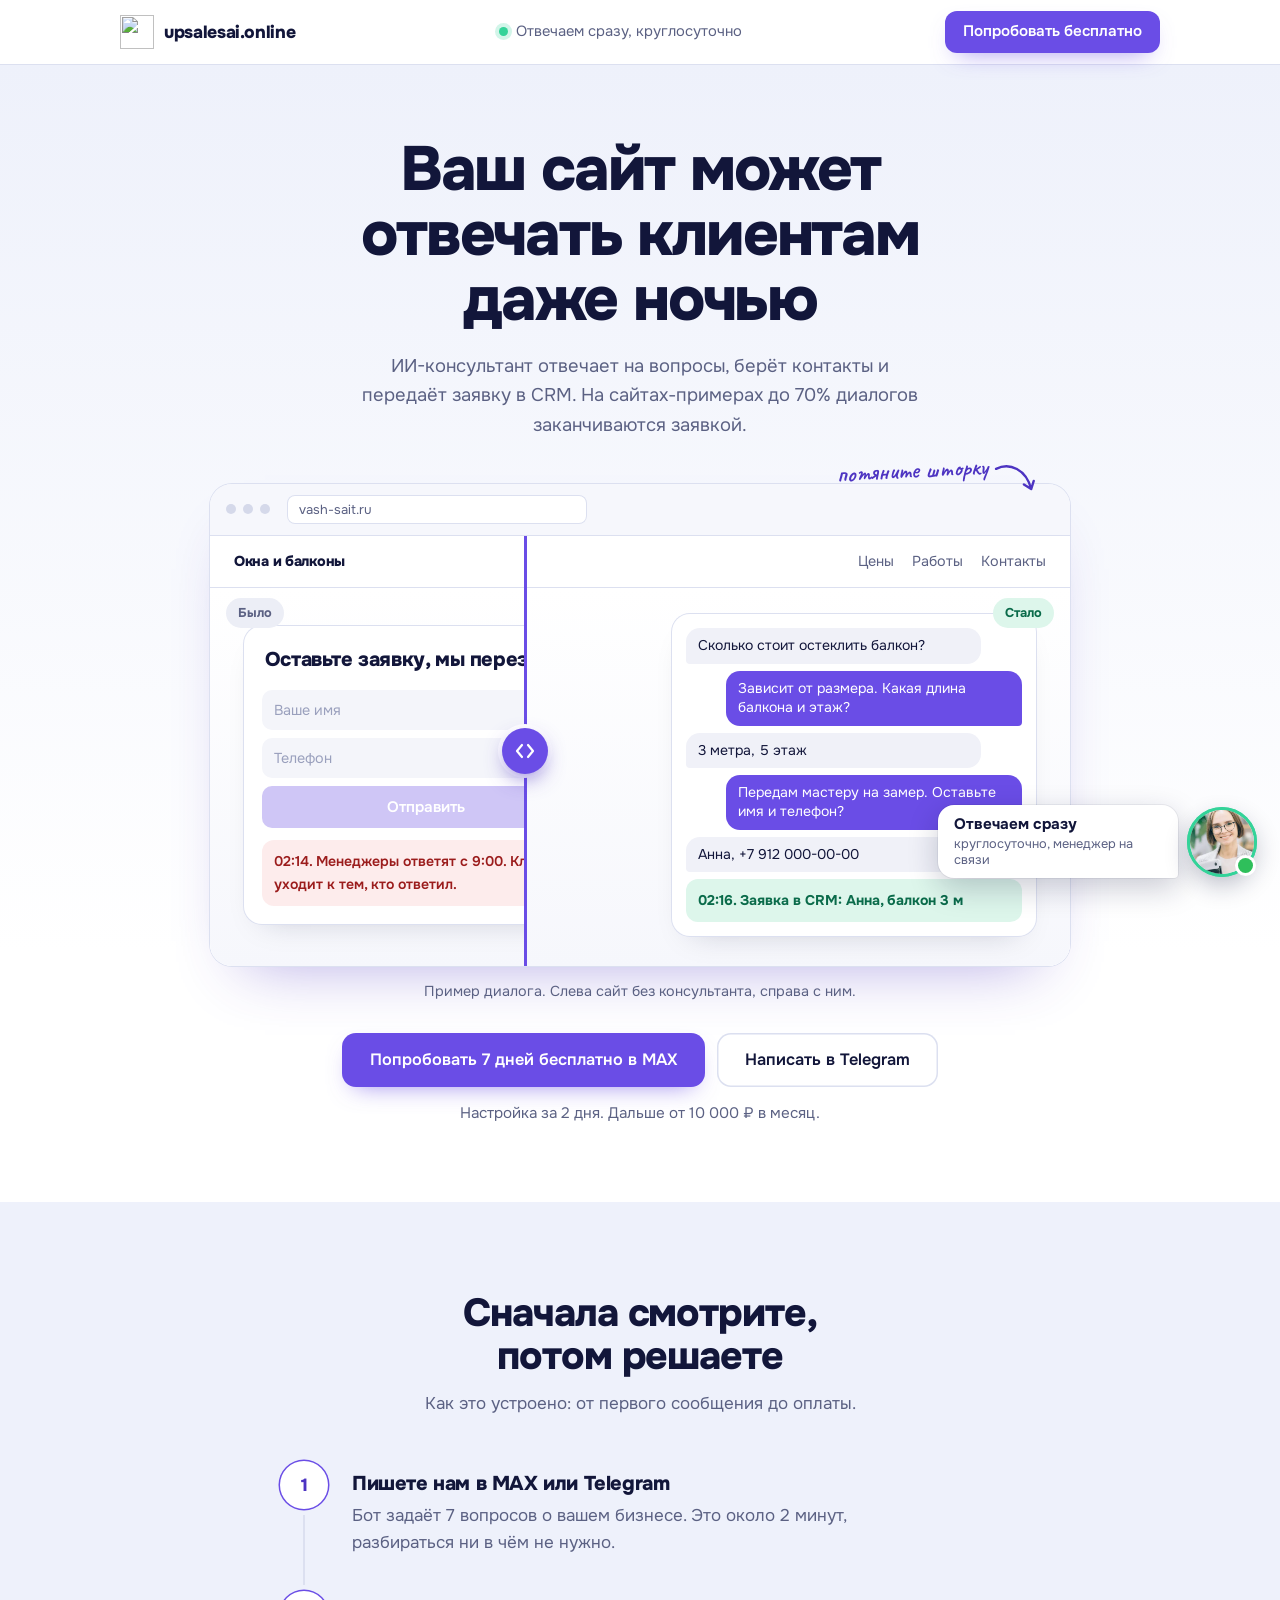
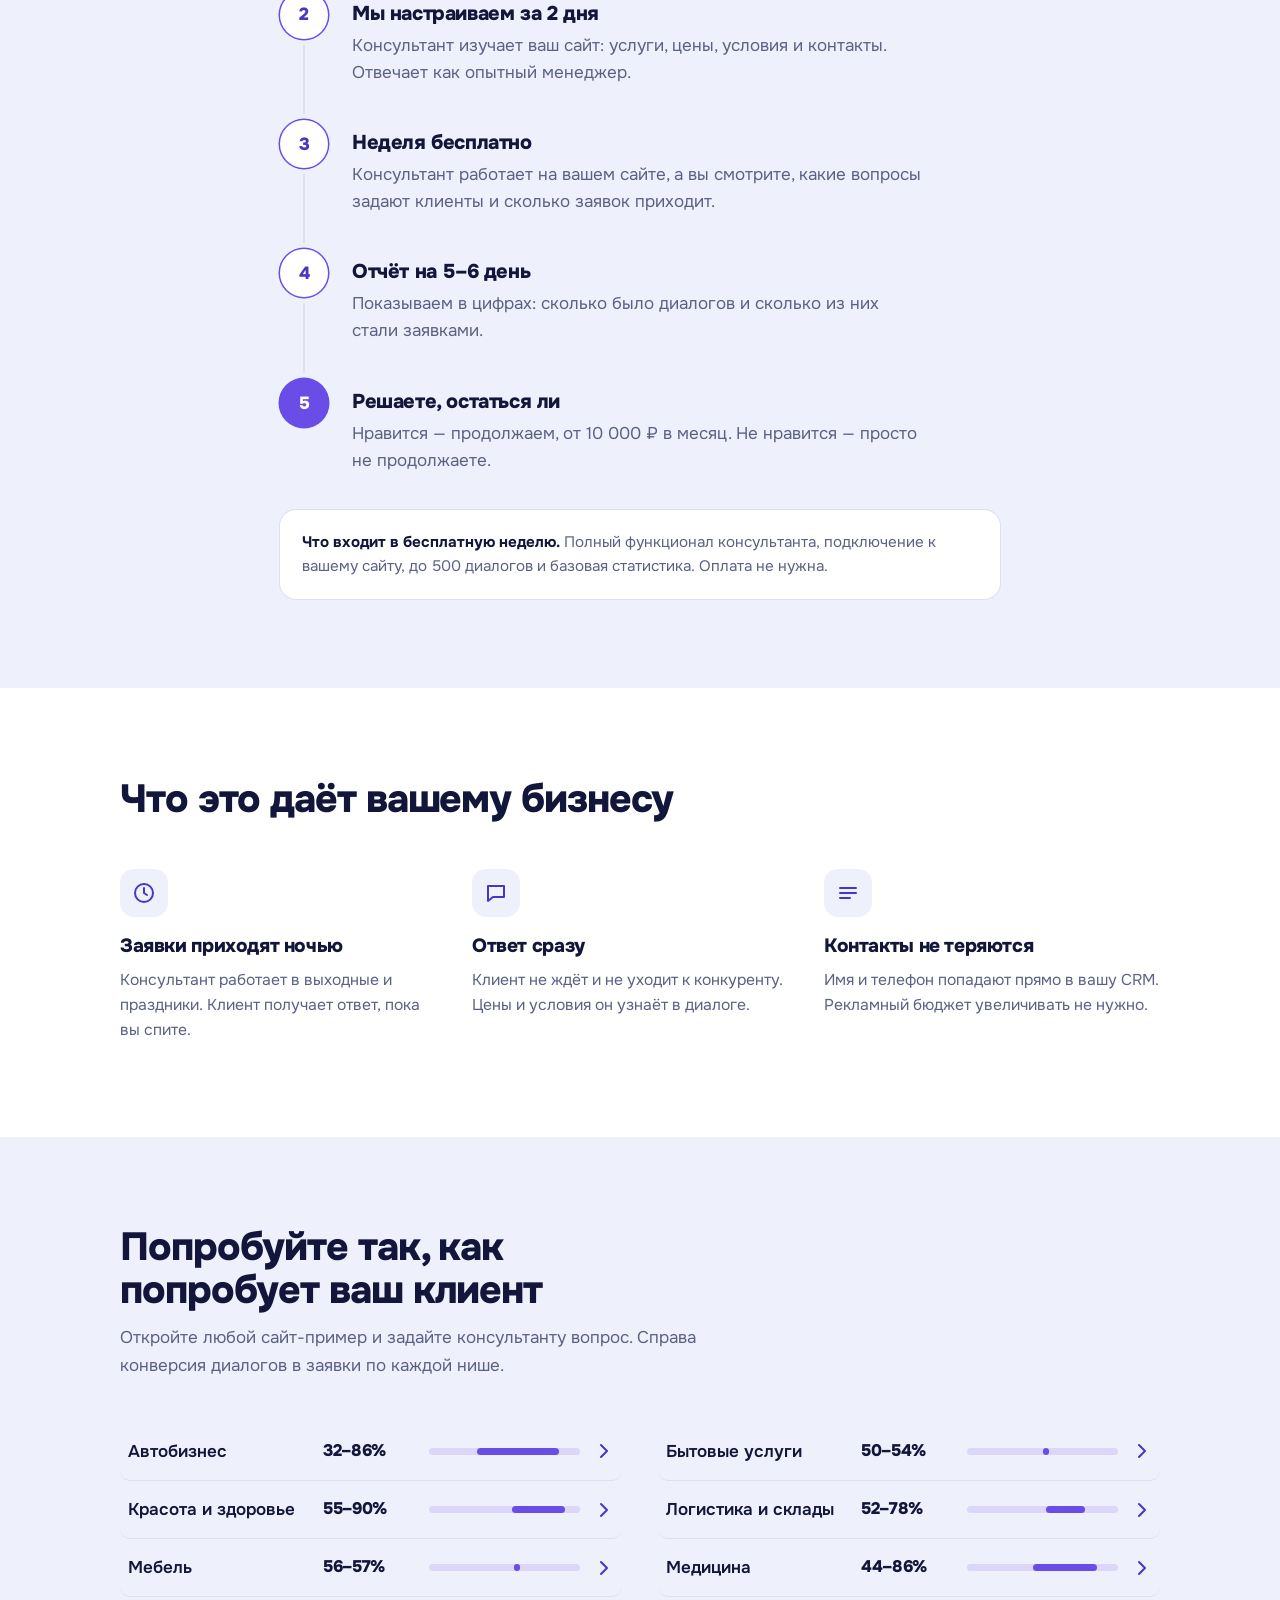
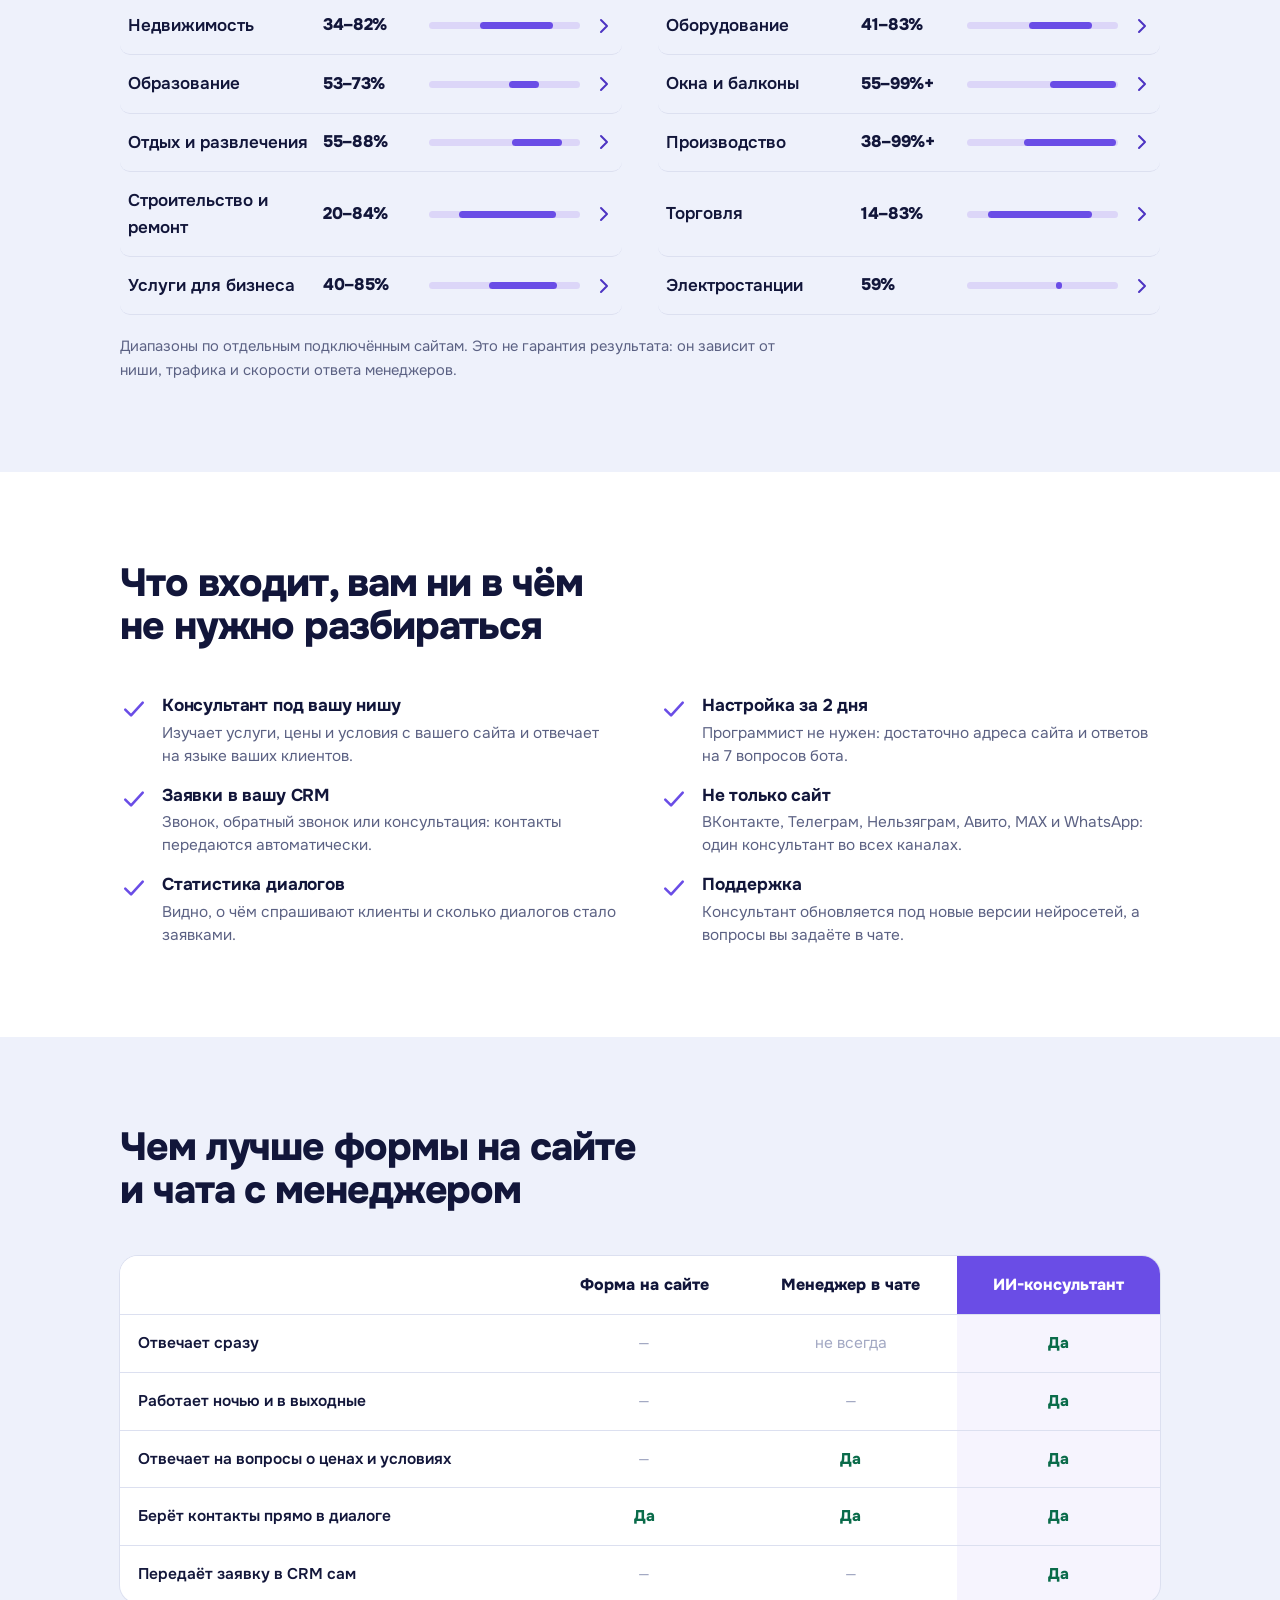
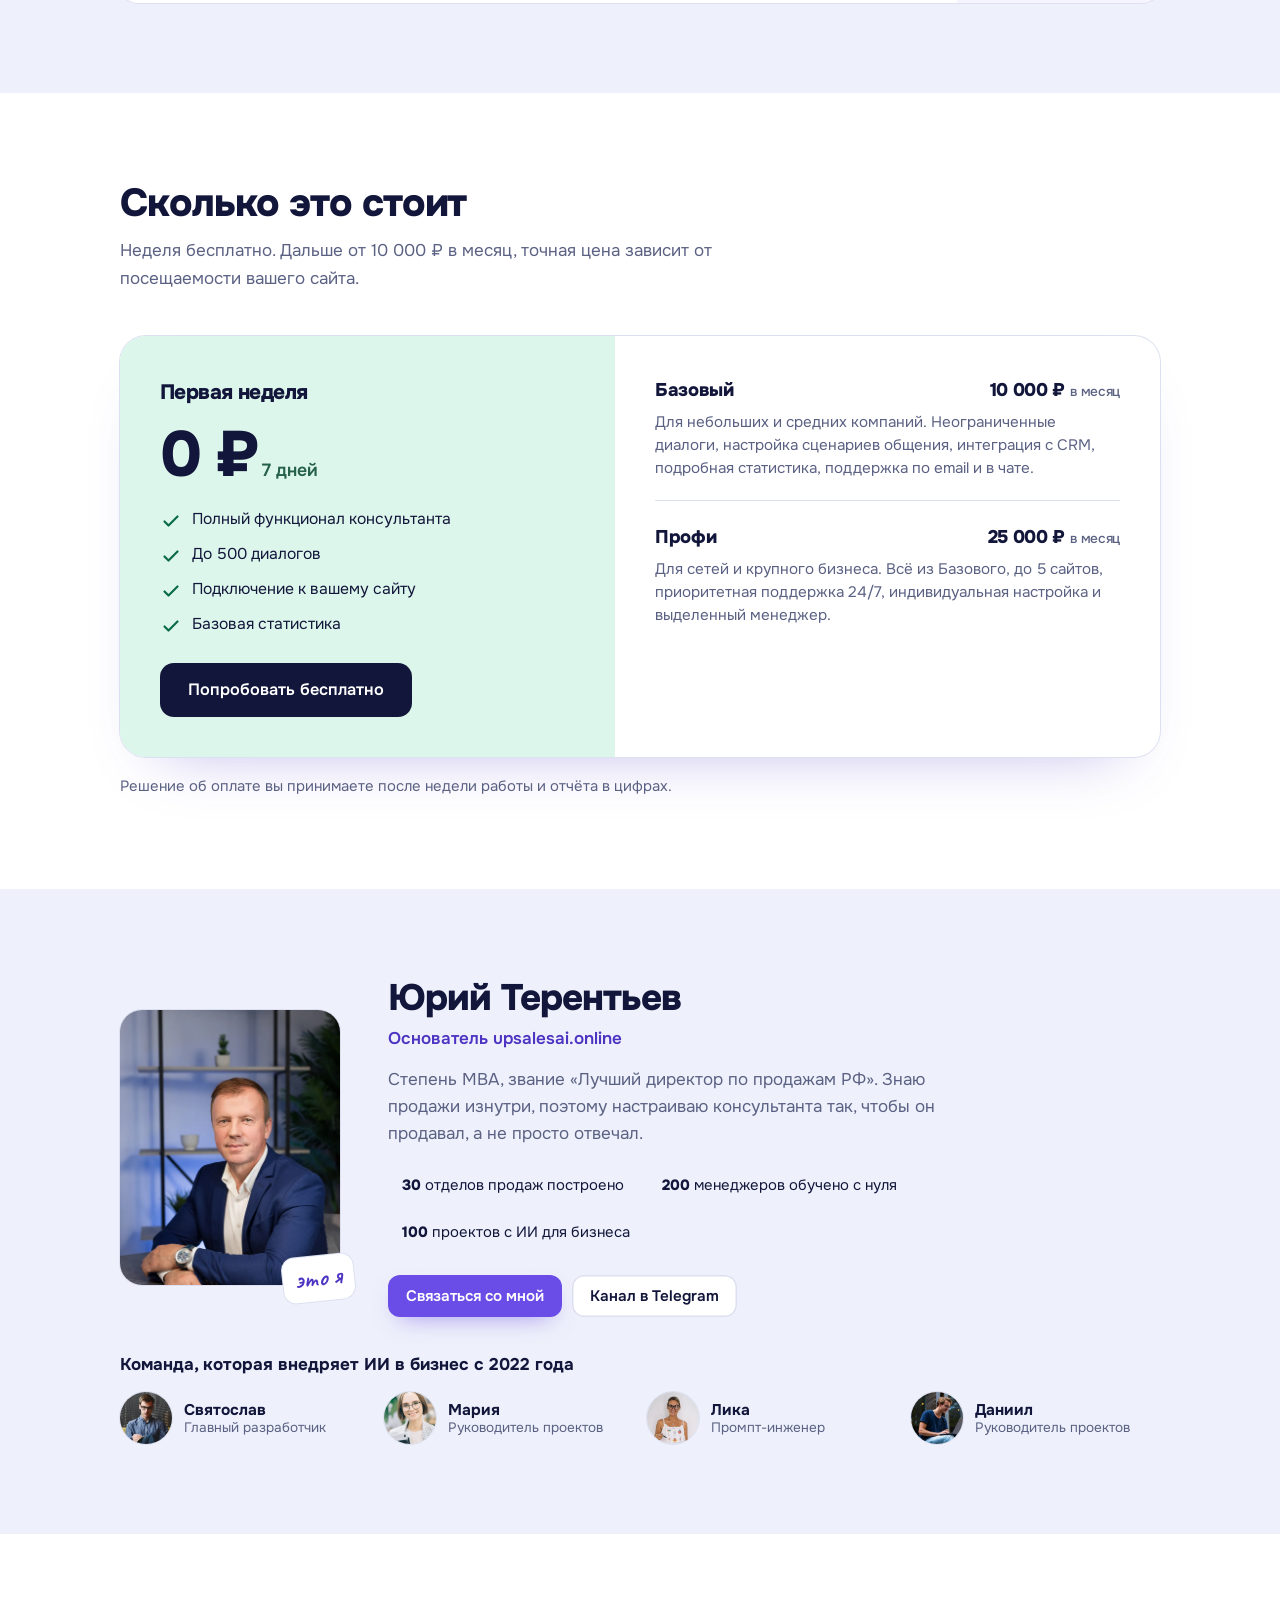
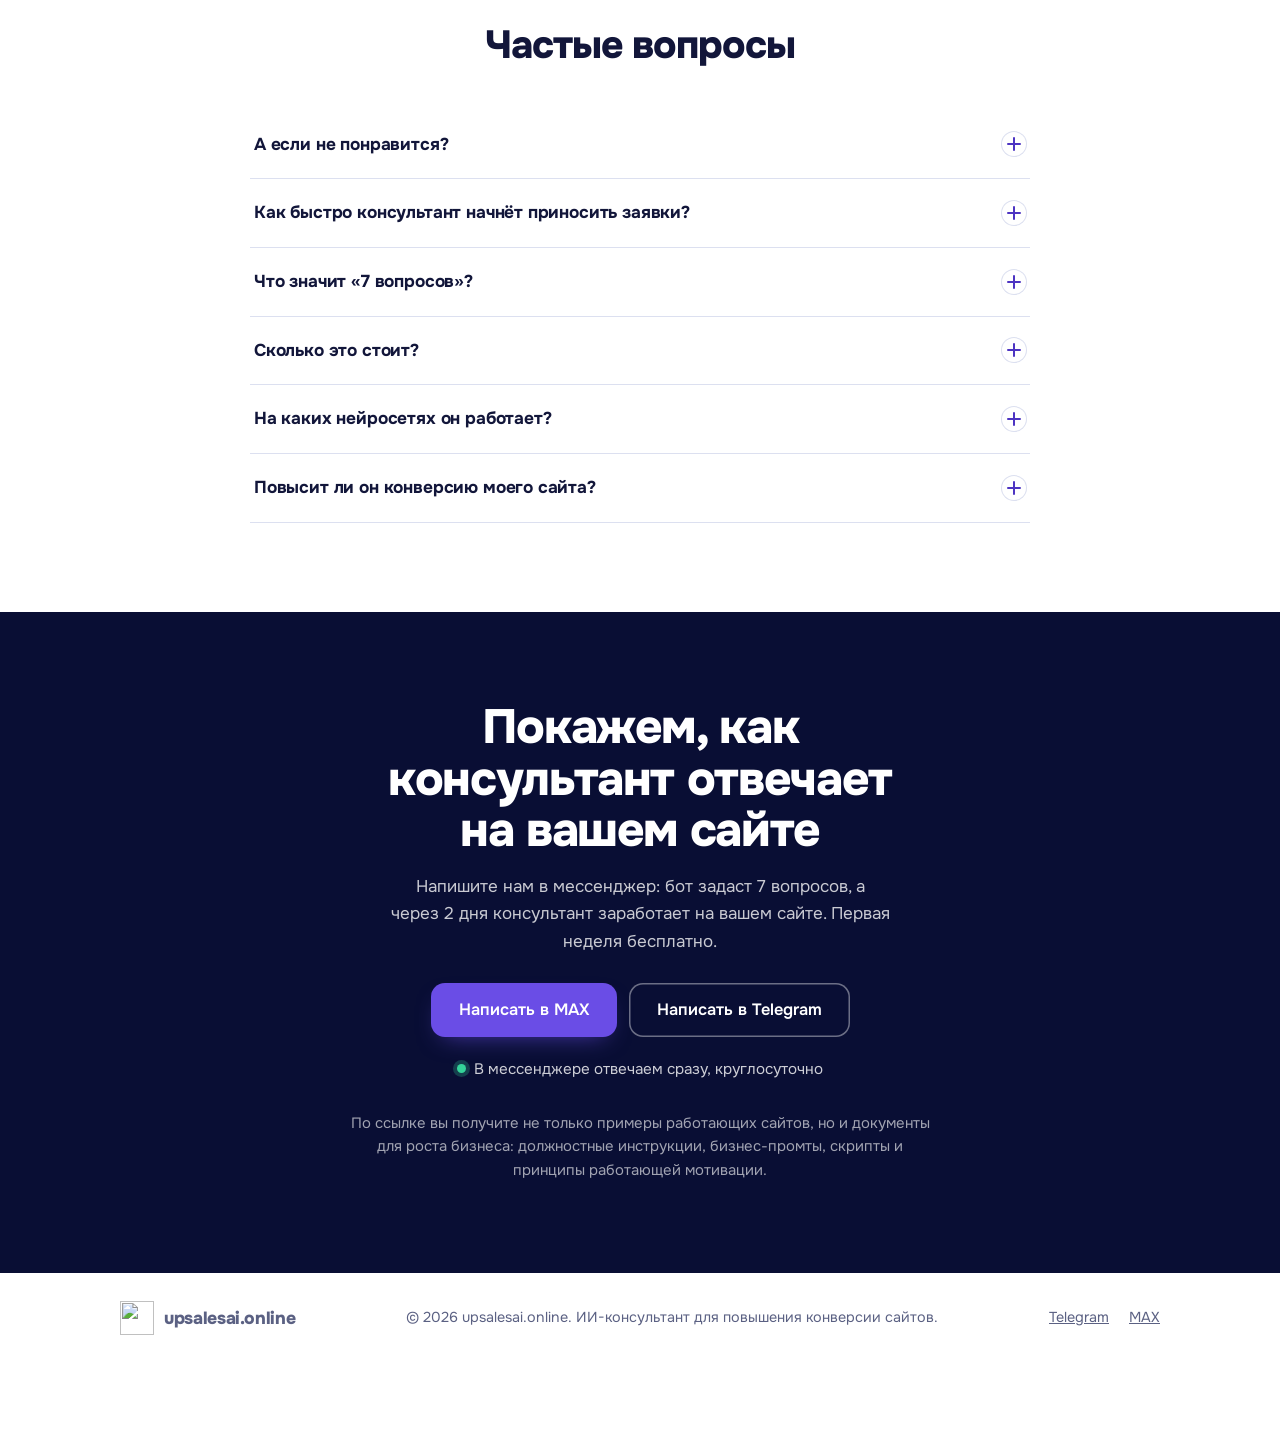
==== variants/pokazhu-like/index.html @ f6c29131 "Variant 2: pokazhu-like (before/after slider hero, 5-step client path, niches list, comparison table" ====
<!doctype html>
<html lang="ru">
<head>
<meta charset="utf-8">
<meta name="viewport" content="width=device-width, initial-scale=1">
<title>upsalesai.online — ваш сайт отвечает клиентам ночью</title>
<meta name="description" content="ИИ-консультант на вашем сайте отвечает клиентам сразу и круглосуточно, берёт контакты и передаёт заявки в CRM. Настройка за 2 дня, неделя бесплатно.">
<meta name="robots" content="noindex">
<link rel="icon" type="image/png" href="assets/logo.png">
<link rel="preconnect" href="https://fonts.googleapis.com">
<link rel="preconnect" href="https://fonts.gstatic.com" crossorigin>
<link href="https://fonts.googleapis.com/css2?family=Caveat:wght@600&family=Onest:wght@400;500;600;700;800&display=swap" rel="stylesheet">
<style>
:root {
  --white: #FFFFFF;
  --glass: #EEF1FB;
  --ink: #12163A;
  --muted: #5B6183;
  --line: #DCE0F0;
  --primary: #6A4DE6;
  --primary-deep: #4D34C2;
  --secondary: #C084FC;
  --mint: #34D399;
  --mint-ink: #0A6B4A;
  --mint-bg: #DDF6EB;
  --bad: #9B1C1C;
  --bad-bg: #FDECEC;
  --night: #090E34;
  --font: "Onest", system-ui, -apple-system, "Segoe UI", sans-serif;
  --hand: "Caveat", cursive;
  --max: 1080px;
  --gutter: 20px;
  --v-ink: var(--ink);
  --v-ink-soft: var(--muted);
  --v-surface: #fff;
  --v-accent: var(--mint);
  --v-accent-ink: #053b29;
  --v-font-text: var(--font);
  --v-shadow-color: 18 22 58;
}
*, *::before, *::after { box-sizing: border-box; }
html { scroll-behavior: smooth; scroll-padding-top: 80px; }
body { margin: 0; background: var(--white); color: var(--ink); font: 400 1.0625rem/1.6 var(--font); -webkit-font-smoothing: antialiased; }
img { max-width: 100%; display: block; }
a { color: inherit; }
h1, h2, h3, p, ul, ol { margin: 0; }
h1, h2, h3 { font-weight: 800; letter-spacing: -0.028em; text-wrap: balance; }
p { text-wrap: pretty; }
:focus-visible { outline: 3px solid var(--primary); outline-offset: 3px; border-radius: 8px; }
.wrap { width: 100%; max-width: var(--max); margin-inline: auto; padding-inline: var(--gutter); }
.hand { font-family: var(--hand); font-weight: 600; color: var(--primary-deep); }

/* кнопки */
.btn { display: inline-flex; align-items: center; justify-content: center; gap: 10px; min-height: 54px; padding: 0 28px; border-radius: 14px; border: 0; font: 600 1.02rem/1 var(--font); text-decoration: none; cursor: pointer; transition: background-color .18s, transform .18s, box-shadow .18s; white-space: nowrap; }
.btn-primary { background: var(--primary); color: #fff; box-shadow: 0 10px 24px -12px rgb(106 77 230 / .7); }
.btn-primary:hover { background: var(--primary-deep); }
.btn-ink { background: var(--ink); color: #fff; }
.btn-ink:hover { background: #000; }
.btn-line { background: #fff; color: var(--ink); box-shadow: inset 0 0 0 1.5px var(--line); }
.btn-line:hover { box-shadow: inset 0 0 0 1.5px var(--primary); }
.btn:active { transform: translateY(1px); }
.btn-sm { min-height: 42px; padding: 0 18px; font-size: .95rem; border-radius: 12px; }

/* шапка */
.top { position: sticky; top: 0; z-index: 40; background: rgb(255 255 255 / .9); backdrop-filter: blur(12px); -webkit-backdrop-filter: blur(12px); border-bottom: 1px solid var(--line); }
.top .wrap { display: flex; align-items: center; justify-content: space-between; gap: 16px; min-height: 64px; }
.logo { display: inline-flex; align-items: center; gap: 10px; text-decoration: none; font-weight: 800; letter-spacing: -0.02em; font-size: 1.1rem; }
.logo img { width: 34px; height: 34px; }
.top .reply { display: flex; align-items: center; gap: 8px; font-size: .92rem; color: var(--muted); }
.top .reply i { width: 9px; height: 9px; border-radius: 50%; background: var(--mint); box-shadow: 0 0 0 4px rgb(52 211 153 / .22); }

/* секции */
.sec { padding-block: clamp(48px, 7vw, 92px); }
.sec.glass { background: var(--glass); }
.sec-head { margin-bottom: clamp(26px, 4vw, 44px); max-width: 640px; }
.sec-head.center { margin-inline: auto; text-align: center; }
.sec-head h2 { font-size: clamp(1.65rem, 3.2vw, 2.45rem); line-height: 1.1; }
.sec-head p { margin-top: 12px; color: var(--muted); }

/* hero */
.hero { padding-block: clamp(36px, 6vw, 72px) clamp(44px, 6vw, 80px); text-align: center; background: linear-gradient(180deg, var(--glass) 0%, #fff 78%); }
.hero h1 { font-size: clamp(2.2rem, 5.6vw, 3.9rem); line-height: 1.04; letter-spacing: -0.035em; max-width: 15ch; margin-inline: auto; }
.hero .lead { margin: 20px auto 0; max-width: 52ch; font-size: 1.15rem; color: var(--muted); }

/* шторка «было / стало» */
.ba-wrap { max-width: 860px; margin: clamp(28px, 4vw, 44px) auto 0; position: relative; }
.ba-hint { position: absolute; right: 4%; top: -34px; font-size: 1.5rem; display: flex; align-items: flex-end; gap: 4px; transform: rotate(-3deg); pointer-events: none; }
.ba-hint svg { color: var(--primary-deep); margin-bottom: -12px; }
.ba { --pos: 50%; border-radius: 22px; background: #fff; box-shadow: 0 0 0 1px var(--line), 0 30px 60px -34px rgb(77 52 194 / .45); overflow: hidden; text-align: left; }
.ba-bar { display: flex; align-items: center; gap: 7px; padding: 11px 16px; background: #F6F7FC; border-bottom: 1px solid var(--line); }
.ba-bar i { width: 10px; height: 10px; border-radius: 50%; background: #D5D9EA; }
.ba-bar span { margin-left: 10px; flex: 1; max-width: 300px; padding: 4px 12px; background: #fff; border-radius: 8px; font-size: .82rem; color: var(--muted); box-shadow: inset 0 0 0 1px var(--line); }
.ba-stage { position: relative; height: 430px; touch-action: pan-y; user-select: none; -webkit-user-select: none; }
.layer { position: absolute; inset: 0; display: flex; flex-direction: column; background: #fff; }
.layer.after { clip-path: inset(0 0 0 var(--pos)); }
.mock-nav { display: flex; align-items: center; justify-content: space-between; padding: 14px 24px; border-bottom: 1px solid var(--line); font-size: .9rem; color: var(--muted); }
.mock-nav b { color: var(--ink); font-weight: 800; letter-spacing: -0.02em; }
.mock-nav span { display: flex; gap: 18px; }
.mock-body { flex: 1; display: grid; place-items: center; padding: 18px 20px 22px; background: linear-gradient(180deg, #fff, #F6F7FC); }
.mock-body h3 { font-size: 1.25rem; text-align: center; margin-bottom: 14px; letter-spacing: -0.02em; }
.tag { position: absolute; top: 62px; z-index: 3; padding: 5px 12px; border-radius: 999px; font-size: .8rem; font-weight: 700; }
.before .tag { left: 16px; background: #ECEEF6; color: var(--muted); }
.after .tag { right: 16px; background: var(--mint-bg); color: var(--mint-ink); }
.card { width: min(420px, 100%); background: #fff; border-radius: 18px; padding: 18px; box-shadow: 0 0 0 1px var(--line), 0 14px 30px -20px rgb(18 22 58 / .25); }
@media (min-width: 701px) {
  .mock-body { padding-inline: 4%; }
  .before .mock-body { place-items: center start; }
  .after .mock-body { place-items: center end; }
  .card { width: 46%; }
}
.field { height: 40px; border-radius: 10px; background: #F4F5FA; margin-bottom: 8px; display: flex; align-items: center; padding: 0 12px; font-size: .9rem; color: #9AA0BD; }
.fake-btn { margin-top: 4px; height: 42px; border-radius: 10px; background: #CFC6F6; color: #fff; display: grid; place-items: center; font-weight: 600; font-size: .95rem; }
.wait { margin-top: 12px; padding: 10px 12px; border-radius: 12px; background: var(--bad-bg); color: var(--bad); font-size: .88rem; font-weight: 600; }
.chat-card { padding: 14px; }
.chat-card .m { max-width: 88%; padding: 8px 12px; border-radius: 14px; font-size: .88rem; line-height: 1.38; margin-bottom: 7px; }
.chat-card .c { background: #F0F1F8; border-bottom-left-radius: 4px; }
.chat-card .a { margin-left: auto; background: var(--primary); color: #fff; border-bottom-right-radius: 4px; }
.chat-card .ok { margin-top: 4px; padding: 10px 12px; border-radius: 12px; background: var(--mint-bg); color: var(--mint-ink); font-size: .88rem; font-weight: 700; }
.handle { position: absolute; top: 0; bottom: 0; left: var(--pos); width: 0; z-index: 4; pointer-events: none; }
.handle::before { content: ""; position: absolute; top: 0; bottom: 0; left: -1.5px; width: 3px; background: var(--primary); }
.handle b { position: absolute; top: 50%; left: 0; width: 46px; height: 46px; margin: -23px 0 0 -23px; border-radius: 50%; background: var(--primary); box-shadow: 0 8px 22px -6px rgb(77 52 194 / .8), 0 0 0 4px #fff; display: grid; place-items: center; color: #fff; }
.ba-range { position: absolute; inset: 0; width: 100%; height: 100%; margin: 0; opacity: 0; cursor: ew-resize; z-index: 5; }
.ba:focus-within .handle b { box-shadow: 0 8px 22px -6px rgb(77 52 194 / .8), 0 0 0 4px #fff, 0 0 0 7px var(--primary); }
.ba-cap { margin-top: 14px; font-size: .9rem; color: var(--muted); text-align: center; }

.cta-row { display: flex; flex-wrap: wrap; justify-content: center; gap: 12px; margin-top: 30px; }
.hero .sub { margin-top: 14px; font-size: .95rem; color: var(--muted); }

/* как это работает */
.steps { list-style: none; padding: 0; margin: 0; max-width: 720px; margin-inline: auto; counter-reset: s; }
.steps li { position: relative; padding: 0 0 34px 72px; counter-increment: s; }
.steps li:last-child { padding-bottom: 0; }
.steps li::before { content: counter(s); position: absolute; left: 0; top: 0; width: 48px; height: 48px; border-radius: 50%; background: #fff; box-shadow: 0 0 0 1.5px var(--primary); color: var(--primary-deep); display: grid; place-items: center; font-weight: 800; font-size: 1.1rem; }
.steps li:not(:last-child)::after { content: ""; position: absolute; left: 23.25px; top: 54px; bottom: 6px; width: 1.5px; background: var(--line); }
.steps h3 { font-size: 1.25rem; line-height: 1.25; letter-spacing: -0.02em; padding-top: 10px; }
.steps p { margin-top: 6px; color: var(--muted); max-width: 52ch; }
.steps li.go::before { background: var(--primary); color: #fff; }
.fine { max-width: 720px; margin: 36px auto 0; padding: 20px 22px; border-radius: 16px; background: #fff; box-shadow: 0 0 0 1px var(--line); font-size: .95rem; color: var(--muted); }
.fine b { color: var(--ink); }

/* что даёт */
.gain { display: grid; grid-template-columns: repeat(3, 1fr); gap: 16px; }
.gain div { padding: 4px 0; }
.gain .ico { width: 48px; height: 48px; border-radius: 14px; background: var(--glass); color: var(--primary-deep); display: grid; place-items: center; margin-bottom: 14px; }
.gain h3 { font-size: 1.2rem; letter-spacing: -0.02em; }
.gain p { margin-top: 6px; color: var(--muted); font-size: .98rem; }

/* ниши */
.nich { display: grid; grid-template-columns: repeat(2, 1fr); gap: 0 36px; }
.nich a { display: grid; grid-template-columns: minmax(0, 1.2fr) 92px minmax(60px, 1fr) 20px; align-items: center; gap: 14px; padding: 15px 8px; text-decoration: none; border-bottom: 1px solid var(--line); transition: background-color .15s; border-radius: 10px; }
.nich a:hover { background: #fff; }
.nich .n { font-weight: 600; }
.nich .r { white-space: nowrap; font-weight: 800; letter-spacing: -0.02em; font-size: 1.05rem; }
.nich .t { height: 7px; border-radius: 99px; background: #DCD6F8; position: relative; overflow: hidden; }
.nich .t i { position: absolute; top: 0; bottom: 0; border-radius: 99px; background: var(--primary); }
.nich svg { color: var(--primary-deep); }
.nich-note { margin-top: 20px; font-size: .92rem; color: var(--muted); max-width: 70ch; }

/* что входит */
.inc { list-style: none; padding: 0; display: grid; grid-template-columns: repeat(2, 1fr); gap: 14px 40px; }
.inc li { display: grid; grid-template-columns: 28px 1fr; gap: 14px; }
.inc li svg { margin-top: 3px; color: var(--primary); }
.inc b { display: block; font-size: 1.08rem; letter-spacing: -0.01em; }
.inc span { color: var(--muted); font-size: .96rem; line-height: 1.5; display: block; margin-top: 2px; }

/* сравнение */
.tbl-wrap { overflow-x: auto; border-radius: 18px; box-shadow: 0 0 0 1px var(--line); background: #fff; }
table { width: 100%; border-collapse: collapse; min-width: 560px; }
th, td { padding: 16px 18px; text-align: center; border-bottom: 1px solid var(--line); font-size: .97rem; }
th:first-child, td:first-child { text-align: left; font-weight: 600; }
thead th { font-size: 1rem; font-weight: 800; background: #fff; }
thead th.us { background: var(--primary); color: #fff; }
td.us { background: rgb(106 77 230 / .06); }
tr:last-child td { border-bottom: 0; }
.yes { color: var(--mint-ink); font-weight: 800; }
.no { color: #A2A8C3; }

/* цена */
.price { display: grid; grid-template-columns: minmax(0, 1fr) minmax(0, 1.1fr); gap: 0; background: #fff; border-radius: 26px; box-shadow: 0 0 0 1px var(--line), 0 30px 60px -40px rgb(77 52 194 / .4); overflow: hidden; }
.price .free { padding: clamp(24px, 3.4vw, 40px); background: var(--mint-bg); }
.price .free h3 { font-size: 1.3rem; }
.price .big { margin-top: 14px; font-size: clamp(2.8rem, 6vw, 4rem); font-weight: 800; letter-spacing: -0.04em; line-height: 1; }
.price .big small { font-size: 1.1rem; font-weight: 600; letter-spacing: 0; color: #25604c; margin-left: 6px; }
.price ul { list-style: none; padding: 0; margin: 20px 0 26px; display: grid; gap: 10px; }
.price li { display: grid; grid-template-columns: 22px 1fr; gap: 10px; font-size: .98rem; }
.price li svg { margin-top: 3px; color: var(--mint-ink); }
.price .after-free { padding: clamp(24px, 3.4vw, 40px); display: flex; flex-direction: column; gap: 22px; }
.tier { padding-bottom: 20px; border-bottom: 1px solid var(--line); }
.tier:last-of-type { border-bottom: 0; padding-bottom: 0; }
.tier .row { display: flex; align-items: baseline; justify-content: space-between; gap: 12px; flex-wrap: wrap; }
.tier h4 { margin: 0; font-size: 1.15rem; font-weight: 800; letter-spacing: -0.02em; }
.tier .p { font-weight: 800; font-size: 1.15rem; letter-spacing: -0.02em; }
.tier .p small { font-weight: 500; font-size: .85rem; color: var(--muted); }
.tier p { margin-top: 6px; color: var(--muted); font-size: .95rem; line-height: 1.5; }
.price-note { margin-top: 18px; color: var(--muted); font-size: .93rem; max-width: 74ch; }

/* автор */
.me { display: grid; grid-template-columns: 220px minmax(0, 1fr); gap: clamp(22px, 4vw, 48px); align-items: center; }
.me .photo { position: relative; }
.me .photo img { width: 100%; height: auto; aspect-ratio: 4 / 5; object-fit: cover; object-position: 50% 12%; border-radius: 22px; box-shadow: 0 0 0 1px var(--line); }
.me .photo .hand { position: absolute; right: -14px; bottom: -16px; transform: rotate(-6deg); font-size: 1.6rem; background: #fff; padding: 2px 12px; border-radius: 12px; box-shadow: 0 0 0 1px var(--line); }
.me h2 { font-size: clamp(1.65rem, 3vw, 2.3rem); line-height: 1.1; }
.me .role { margin-top: 6px; color: var(--primary-deep); font-weight: 600; }
.me p.t { margin-top: 14px; color: var(--muted); max-width: 54ch; }
.me ul { list-style: none; padding: 0; margin: 18px 0 0; display: flex; flex-wrap: wrap; gap: 8px 10px; }
.me li { padding: 8px 14px; border-radius: 999px; background: var(--glass); font-size: .93rem; }
.me li b { font-weight: 800; }
.crew { margin-top: 34px; display: grid; grid-template-columns: repeat(4, 1fr); gap: 14px; }
.crew div { display: grid; grid-template-columns: 52px 1fr; gap: 12px; align-items: center; }
.crew img { width: 52px; height: 52px; border-radius: 50%; object-fit: cover; box-shadow: 0 0 0 1px var(--line); }
.crew b { display: block; font-size: .97rem; line-height: 1.2; }
.crew span { font-size: .85rem; color: var(--muted); line-height: 1.25; display: block; }
.crew-cap { margin-top: 34px; font-weight: 700; }

/* FAQ */
.faq { max-width: 780px; margin-inline: auto; }
.faq details { border-bottom: 1px solid var(--line); }
.faq summary { list-style: none; cursor: pointer; padding: 20px 4px; font-weight: 700; font-size: 1.08rem; display: flex; justify-content: space-between; align-items: center; gap: 16px; letter-spacing: -0.01em; }
.faq summary::-webkit-details-marker { display: none; }
.faq summary::after { content: ""; flex: none; width: 24px; height: 24px; border-radius: 50%; background: #fff url("data:image/svg+xml,%3Csvg xmlns='http://www.w3.org/2000/svg' viewBox='0 0 24 24' fill='none' stroke='%234D34C2' stroke-width='2' stroke-linecap='round'%3E%3Cpath d='M12 6v12M6 12h12'/%3E%3C/svg%3E") center / 24px no-repeat; box-shadow: 0 0 0 1px var(--line); transition: transform .25s; }
.faq details[open] summary::after { transform: rotate(45deg); }
.faq .a { padding: 0 4px 22px; color: var(--muted); max-width: 62ch; }

/* финал */
.end { text-align: center; background: var(--night); color: #fff; }
.end h2 { font-size: clamp(1.9rem, 4.2vw, 3rem); line-height: 1.08; max-width: 18ch; margin-inline: auto; }
.end p { margin: 16px auto 0; color: rgb(255 255 255 / .78); max-width: 50ch; }
.end .cta-row { margin-top: 28px; }
.end .btn-line { background: transparent; color: #fff; box-shadow: inset 0 0 0 1.5px rgb(255 255 255 / .4); }
.end .btn-line:hover { box-shadow: inset 0 0 0 1.5px #fff; }
.end .reply { margin-top: 20px; display: inline-flex; align-items: center; gap: 8px; font-size: .95rem; color: rgb(255 255 255 / .8); }
.end .reply i { width: 9px; height: 9px; border-radius: 50%; background: var(--mint); box-shadow: 0 0 0 4px rgb(52 211 153 / .25); }
.end .docs { margin: 30px auto 0; max-width: 600px; font-size: .93rem; color: rgb(255 255 255 / .62); }

footer { padding-block: 28px 110px; font-size: .9rem; color: var(--muted); }
footer .wrap { display: flex; flex-wrap: wrap; gap: 10px 28px; align-items: center; justify-content: space-between; }
footer nav { display: flex; gap: 20px; }

/* виджет-сотрудник: отвечаем сразу, круглосуточно */
.agent { position: fixed; right: clamp(12px, 2vw, 28px); bottom: clamp(12px, 2.4vh, 28px); z-index: 60;
  display: flex; align-items: center; gap: 12px; text-decoration: none; color: var(--v-ink, #1a1a1a); transition: opacity .25s, transform .25s; }
.agent.is-hidden { opacity: 0; transform: translateY(12px); pointer-events: none; }
.agent__bubble { display: grid; gap: 2px; padding: 10px 16px; border-radius: 16px 16px 4px 16px;
  background: var(--v-surface, #fff); box-shadow: 0 10px 30px rgb(var(--v-shadow-color, 0 0 0) / .22), 0 0 0 1px rgb(18 22 58 / .06);
  font-family: var(--v-font-text, inherit); line-height: 1.25; max-width: 15rem;
  opacity: 0; transform: translateY(8px); animation: agent-in .5s 1.4s cubic-bezier(.2,.7,.2,1) forwards; }
.agent__bubble b { font-size: .95rem; font-weight: 700; }
.agent__bubble span { font-size: .8rem; color: var(--v-ink-soft, #666); }
.agent__photo { position: relative; flex: none; width: 64px; height: 64px; border-radius: 50%;
  box-shadow: 0 0 0 3px var(--v-accent, #2fbf5b), 0 10px 26px rgb(18 22 58 / .3); transition: transform .2s ease-out; }
.agent__photo img { width: 100%; height: 100%; border-radius: 50%; object-fit: cover; display: block; }
.agent__photo::before { content: ""; position: absolute; inset: -3px; border-radius: 50%; border: 2px solid var(--v-accent, #2fbf5b);
  animation: agent-pulse 2.6s ease-out infinite; pointer-events: none; }
.agent__photo i { position: absolute; right: 1px; bottom: 1px; width: 15px; height: 15px; border-radius: 50%;
  background: #2fbf5b; box-shadow: 0 0 0 3px var(--v-surface, #fff); }
.agent:hover .agent__photo, .agent:focus-visible .agent__photo { transform: scale(1.05); }
.agent:focus-visible { outline: 2px solid var(--v-accent, #2fbf5b); outline-offset: 4px; border-radius: 40px; }
@keyframes agent-in { to { opacity: 1; transform: none; } }
@keyframes agent-pulse { 0% { opacity: .8; transform: scale(1); } 70%, 100% { opacity: 0; transform: scale(1.35); } }
.agent__photo b { display: none; position: absolute; left: 50%; bottom: -9px; transform: translateX(-50%); padding: 1px 6px; border-radius: 8px;
  background: var(--v-accent, #2fbf5b); color: var(--v-accent-ink, #fff); font: 700 10px/1.4 var(--v-font-text, sans-serif); white-space: nowrap; }

/* адаптив */
@media (max-width: 860px) {
  .gain { grid-template-columns: minmax(0, 1fr); gap: 22px; }
  .inc { grid-template-columns: minmax(0, 1fr); }
  .nich { grid-template-columns: minmax(0, 1fr); }
  .price { grid-template-columns: minmax(0, 1fr); }
  .me { grid-template-columns: minmax(0, 1fr); }
  .me .photo { max-width: 240px; }
  .crew { grid-template-columns: repeat(2, minmax(0, 1fr)); }
}
@media (max-width: 480px) { .logo span { display: none; } }
@media (max-width: 600px) {
  :root { --gutter: 16px; }
  body { font-size: 1rem; }
  .top .reply { display: none; }
  .btn { padding: 0 22px; }
  .cta-row .btn { width: 100%; }
  .ba-stage { height: 470px; }
  .ba-hint { display: none; }
  .mock-nav span { display: none; }
  .tag { top: 58px; font-size: .75rem; }
  table { min-width: 0; table-layout: fixed; }
  th, td { padding: 12px 6px; font-size: .8rem; }
  th:first-child, td:first-child { width: 29%; padding-left: 12px; }
  thead th { font-size: .74rem; padding-inline: 3px; }
  .steps li { padding-left: 62px; }
  .steps li::before { width: 42px; height: 42px; }
  .steps li:not(:last-child)::after { left: 20.25px; top: 48px; }
  .nich a { grid-template-columns: minmax(0, 1fr) 84px 20px; }
  .nich .t { display: none; }
  .crew { grid-template-columns: minmax(0, 1fr); }
  .agent__bubble { display: none; }
  .agent__photo { width: 54px; height: 54px; }
  .agent__photo i { right: -2px; bottom: auto; top: 0; width: 13px; height: 13px; }
  .agent__photo b { display: block; }
}
@media (prefers-reduced-motion: reduce) {
  html { scroll-behavior: auto; }
  .agent__bubble { animation: none; opacity: 1; transform: none; }
  .agent__photo::before { animation: none; opacity: 0; }
  .btn, .nich a { transition: none; }
}
</style>
</head>
<body>

<header class="top">
  <div class="wrap">
    <a class="logo" href="#top" aria-label="upsalesai.online, наверх"><img src="assets/logo.png" alt="" width="34" height="34"><span>upsalesai.online</span></a>
    <span class="reply"><i aria-hidden="true"></i>Отвечаем сразу, круглосуточно</span>
    <a class="btn btn-primary btn-sm" href="#start">Попробовать бесплатно</a>
  </div>
</header>

<main id="top">

  <section class="hero">
    <div class="wrap">
      <h1>Ваш сайт может отвечать клиентам даже ночью</h1>
      <p class="lead">ИИ-консультант отвечает на вопросы, берёт контакты и передаёт заявку в CRM. На сайтах-примерах до 70% диалогов заканчиваются заявкой.</p>

      <div class="ba-wrap">
        <span class="ba-hint hand" aria-hidden="true">потяните шторку
          <svg width="44" height="34" viewBox="0 0 44 34" fill="none" stroke="currentColor" stroke-width="2.4" stroke-linecap="round" stroke-linejoin="round"><path d="M4 6c14-6 30 2 34 22M38 28l-7-5M38 28l3-8"/></svg>
        </span>
        <div class="ba" id="ba">
          <div class="ba-bar" aria-hidden="true"><i></i><i></i><i></i><span>vash-sait.ru</span></div>
          <div class="ba-stage" id="stage">
            <div class="layer before">
              <span class="tag">Было</span>
              <div class="mock-nav"><b>Окна и балконы</b><span><em style="font-style:normal">Цены</em><em style="font-style:normal">Работы</em><em style="font-style:normal">Контакты</em></span></div>
              <div class="mock-body">
                <div class="card">
                  <h3>Оставьте заявку, мы перезвоним</h3>
                  <div class="field">Ваше имя</div>
                  <div class="field">Телефон</div>
                  <div class="fake-btn">Отправить</div>
                  <div class="wait">02:14. Менеджеры ответят с 9:00. Клиент уходит к тем, кто ответил.</div>
                </div>
              </div>
            </div>
            <div class="layer after">
              <span class="tag">Стало</span>
              <div class="mock-nav"><b>Окна и балконы</b><span><em style="font-style:normal">Цены</em><em style="font-style:normal">Работы</em><em style="font-style:normal">Контакты</em></span></div>
              <div class="mock-body">
                <div class="card chat-card">
                  <div class="m c">Сколько стоит остеклить балкон?</div>
                  <div class="m a">Зависит от размера. Какая длина балкона и этаж?</div>
                  <div class="m c">3 метра, 5 этаж</div>
                  <div class="m a">Передам мастеру на замер. Оставьте имя и телефон?</div>
                  <div class="m c">Анна, +7 912 000-00-00</div>
                  <div class="ok">02:16. Заявка в CRM: Анна, балкон 3 м</div>
                </div>
              </div>
            </div>
            <div class="handle" aria-hidden="true">
              <b><svg width="22" height="22" viewBox="0 0 22 22" fill="none" stroke="currentColor" stroke-width="2.2" stroke-linecap="round" stroke-linejoin="round"><path d="M8 5l-5 6 5 6M14 5l5 6-5 6"/></svg></b>
            </div>
            <input class="ba-range" id="range" type="range" min="0" max="100" value="50" aria-label="Сравнить сайт без консультанта и с консультантом">
          </div>
        </div>
        <p class="ba-cap">Пример диалога. Слева сайт без консультанта, справа с ним.</p>
      </div>

      <div class="cta-row">
        <a class="btn btn-primary" href="https://max.ru/id780619699948_bot?start=p2_hero" target="_blank" rel="noopener">Попробовать 7 дней бесплатно в МАХ</a>
        <a class="btn btn-line" href="https://t.me/KVALIFIKATORMOY_BOT?start=p2_hero" target="_blank" rel="noopener">Написать в Telegram</a>
      </div>
      <p class="sub">Настройка за 2 дня. Дальше от 10 000 ₽ в месяц.</p>
    </div>
  </section>

  <section class="sec glass" id="put">
    <div class="wrap">
      <div class="sec-head center">
        <h2>Сначала смотрите, потом решаете</h2>
        <p>Как это устроено: от первого сообщения до оплаты.</p>
      </div>
      <ol class="steps">
        <li>
          <h3>Пишете нам в МАХ или Telegram</h3>
          <p>Бот задаёт 7 вопросов о вашем бизнесе. Это около 2 минут, разбираться ни в чём не нужно.</p>
        </li>
        <li>
          <h3>Мы настраиваем за 2 дня</h3>
          <p>Консультант изучает ваш сайт: услуги, цены, условия и контакты. Отвечает как опытный менеджер.</p>
        </li>
        <li>
          <h3>Неделя бесплатно</h3>
          <p>Консультант работает на вашем сайте, а вы смотрите, какие вопросы задают клиенты и сколько заявок приходит.</p>
        </li>
        <li>
          <h3>Отчёт на 5–6 день</h3>
          <p>Показываем в цифрах: сколько было диалогов и сколько из них стали заявками.</p>
        </li>
        <li class="go">
          <h3>Решаете, остаться ли</h3>
          <p>Нравится — продолжаем, от 10 000 ₽ в месяц. Не нравится — просто не продолжаете.</p>
        </li>
      </ol>
      <div class="fine"><b>Что входит в бесплатную неделю.</b> Полный функционал консультанта, подключение к вашему сайту, до 500 диалогов и базовая статистика. Оплата не нужна.</div>
    </div>
  </section>

  <section class="sec" id="gain">
    <div class="wrap">
      <div class="sec-head">
        <h2>Что это даёт вашему бизнесу</h2>
      </div>
      <div class="gain">
        <div>
          <span class="ico"><svg width="24" height="24" viewBox="0 0 24 24" fill="none" stroke="currentColor" stroke-width="2" stroke-linecap="round" stroke-linejoin="round" aria-hidden="true"><circle cx="12" cy="12" r="9"/><path d="M12 7v5l3 2"/></svg></span>
          <h3>Заявки приходят ночью</h3>
          <p>Консультант работает в выходные и праздники. Клиент получает ответ, пока вы спите.</p>
        </div>
        <div>
          <span class="ico"><svg width="24" height="24" viewBox="0 0 24 24" fill="none" stroke="currentColor" stroke-width="2" stroke-linecap="round" stroke-linejoin="round" aria-hidden="true"><path d="M4 5h16v11H9l-5 4z"/></svg></span>
          <h3>Ответ сразу</h3>
          <p>Клиент не ждёт и не уходит к конкуренту. Цены и условия он узнаёт в диалоге.</p>
        </div>
        <div>
          <span class="ico"><svg width="24" height="24" viewBox="0 0 24 24" fill="none" stroke="currentColor" stroke-width="2" stroke-linecap="round" stroke-linejoin="round" aria-hidden="true"><path d="M4 7h16M4 12h16M4 17h10"/></svg></span>
          <h3>Контакты не теряются</h3>
          <p>Имя и телефон попадают прямо в вашу CRM. Рекламный бюджет увеличивать не нужно.</p>
        </div>
      </div>
    </div>
  </section>

  <section class="sec glass" id="primery">
    <div class="wrap">
      <div class="sec-head">
        <h2>Попробуйте так, как попробует ваш клиент</h2>
        <p>Откройте любой сайт-пример и задайте консультанту вопрос. Справа конверсия диалогов в заявки по каждой нише.</p>
      </div>
      <div class="nich" id="nich"></div>
      <p class="nich-note">Диапазоны по отдельным подключённым сайтам. Это не гарантия результата: он зависит от ниши, трафика и скорости ответа менеджеров.</p>
    </div>
  </section>

  <section class="sec" id="vhodit">
    <div class="wrap">
      <div class="sec-head">
        <h2>Что входит, вам ни в чём не нужно разбираться</h2>
      </div>
      <ul class="inc">
        <li><svg width="28" height="28" viewBox="0 0 24 24" fill="none" stroke="currentColor" stroke-width="2.2" stroke-linecap="round" stroke-linejoin="round" aria-hidden="true"><path d="M4.5 12.5l5 5 10-11"/></svg><div><b>Консультант под вашу нишу</b><span>Изучает услуги, цены и условия с вашего сайта и отвечает на языке ваших клиентов.</span></div></li>
        <li><svg width="28" height="28" viewBox="0 0 24 24" fill="none" stroke="currentColor" stroke-width="2.2" stroke-linecap="round" stroke-linejoin="round" aria-hidden="true"><path d="M4.5 12.5l5 5 10-11"/></svg><div><b>Настройка за 2 дня</b><span>Программист не нужен: достаточно адреса сайта и ответов на 7 вопросов бота.</span></div></li>
        <li><svg width="28" height="28" viewBox="0 0 24 24" fill="none" stroke="currentColor" stroke-width="2.2" stroke-linecap="round" stroke-linejoin="round" aria-hidden="true"><path d="M4.5 12.5l5 5 10-11"/></svg><div><b>Заявки в вашу CRM</b><span>Звонок, обратный звонок или консультация: контакты передаются автоматически.</span></div></li>
        <li><svg width="28" height="28" viewBox="0 0 24 24" fill="none" stroke="currentColor" stroke-width="2.2" stroke-linecap="round" stroke-linejoin="round" aria-hidden="true"><path d="M4.5 12.5l5 5 10-11"/></svg><div><b>Не только сайт</b><span>ВКонтакте, Телеграм, Нельзяграм, Авито, МАХ и WhatsApp: один консультант во всех каналах.</span></div></li>
        <li><svg width="28" height="28" viewBox="0 0 24 24" fill="none" stroke="currentColor" stroke-width="2.2" stroke-linecap="round" stroke-linejoin="round" aria-hidden="true"><path d="M4.5 12.5l5 5 10-11"/></svg><div><b>Статистика диалогов</b><span>Видно, о чём спрашивают клиенты и сколько диалогов стало заявками.</span></div></li>
        <li><svg width="28" height="28" viewBox="0 0 24 24" fill="none" stroke="currentColor" stroke-width="2.2" stroke-linecap="round" stroke-linejoin="round" aria-hidden="true"><path d="M4.5 12.5l5 5 10-11"/></svg><div><b>Поддержка</b><span>Консультант обновляется под новые версии нейросетей, а вопросы вы задаёте в чате.</span></div></li>
      </ul>
    </div>
  </section>

  <section class="sec glass" id="sravnenie">
    <div class="wrap">
      <div class="sec-head">
        <h2>Чем лучше формы на сайте и чата с менеджером</h2>
      </div>
      <div class="tbl-wrap">
        <table>
          <thead>
            <tr><th scope="col"><span class="sr" style="position:absolute;width:1px;height:1px;overflow:hidden;clip:rect(0 0 0 0)">Возможность</span></th><th scope="col">Форма на сайте</th><th scope="col">Менеджер в чате</th><th scope="col" class="us">ИИ-консультант</th></tr>
          </thead>
          <tbody>
            <tr><td>Отвечает сразу</td><td class="no" aria-label="нет">—</td><td class="no" aria-label="не всегда">не всегда</td><td class="us yes" aria-label="да">Да</td></tr>
            <tr><td>Работает ночью и в выходные</td><td class="no" aria-label="нет">—</td><td class="no" aria-label="нет">—</td><td class="us yes" aria-label="да">Да</td></tr>
            <tr><td>Отвечает на вопросы о ценах и условиях</td><td class="no" aria-label="нет">—</td><td class="yes" aria-label="да">Да</td><td class="us yes" aria-label="да">Да</td></tr>
            <tr><td>Берёт контакты прямо в диалоге</td><td class="yes" aria-label="да">Да</td><td class="yes" aria-label="да">Да</td><td class="us yes" aria-label="да">Да</td></tr>
            <tr><td>Передаёт заявку в CRM сам</td><td class="no" aria-label="нет">—</td><td class="no" aria-label="нет">—</td><td class="us yes" aria-label="да">Да</td></tr>
          </tbody>
        </table>
      </div>
    </div>
  </section>

  <section class="sec" id="tarify">
    <div class="wrap">
      <div class="sec-head">
        <h2>Сколько это стоит</h2>
        <p>Неделя бесплатно. Дальше от 10 000 ₽ в месяц, точная цена зависит от посещаемости вашего сайта.</p>
      </div>
      <div class="price">
        <div class="free">
          <h3>Первая неделя</h3>
          <div class="big">0 ₽<small>7 дней</small></div>
          <ul>
            <li><svg width="22" height="22" viewBox="0 0 22 22" fill="none" stroke="currentColor" stroke-width="2.2" stroke-linecap="round" stroke-linejoin="round" aria-hidden="true"><path d="M4.5 11.5l4 4 9-9"/></svg>Полный функционал консультанта</li>
            <li><svg width="22" height="22" viewBox="0 0 22 22" fill="none" stroke="currentColor" stroke-width="2.2" stroke-linecap="round" stroke-linejoin="round" aria-hidden="true"><path d="M4.5 11.5l4 4 9-9"/></svg>До 500 диалогов</li>
            <li><svg width="22" height="22" viewBox="0 0 22 22" fill="none" stroke="currentColor" stroke-width="2.2" stroke-linecap="round" stroke-linejoin="round" aria-hidden="true"><path d="M4.5 11.5l4 4 9-9"/></svg>Подключение к вашему сайту</li>
            <li><svg width="22" height="22" viewBox="0 0 22 22" fill="none" stroke="currentColor" stroke-width="2.2" stroke-linecap="round" stroke-linejoin="round" aria-hidden="true"><path d="M4.5 11.5l4 4 9-9"/></svg>Базовая статистика</li>
          </ul>
          <a class="btn btn-ink" href="https://max.ru/id780619699948_bot?start=p2_price" target="_blank" rel="noopener">Попробовать бесплатно</a>
        </div>
        <div class="after-free">
          <div class="tier">
            <div class="row"><h4>Базовый</h4><span class="p">10 000 ₽ <small>в месяц</small></span></div>
            <p>Для небольших и средних компаний. Неограниченные диалоги, настройка сценариев общения, интеграция с CRM, подробная статистика, поддержка по email и в чате.</p>
          </div>
          <div class="tier">
            <div class="row"><h4>Профи</h4><span class="p">25 000 ₽ <small>в месяц</small></span></div>
            <p>Для сетей и крупного бизнеса. Всё из Базового, до 5 сайтов, приоритетная поддержка 24/7, индивидуальная настройка и выделенный менеджер.</p>
          </div>
        </div>
      </div>
      <p class="price-note">Решение об оплате вы принимаете после недели работы и отчёта в цифрах.</p>
    </div>
  </section>

  <section class="sec glass" id="o-nas">
    <div class="wrap">
      <div class="me">
        <div class="photo">
          <img src="assets/yuri.webp" alt="Юрий Терентьев, основатель upsalesai.online" width="900" height="1350" loading="lazy">
          <span class="hand" aria-hidden="true">это я</span>
        </div>
        <div>
          <h2>Юрий Терентьев</h2>
          <p class="role">Основатель upsalesai.online</p>
          <p class="t">Степень МВА, звание «Лучший директор по продажам РФ». Знаю продажи изнутри, поэтому настраиваю консультанта так, чтобы он продавал, а не просто отвечал.</p>
          <ul>
            <li><b>30</b> отделов продаж построено</li>
            <li><b>200</b> менеджеров обучено с нуля</li>
            <li><b>100</b> проектов с ИИ для бизнеса</li>
          </ul>
          <div style="display:flex;flex-wrap:wrap;gap:10px;margin-top:22px">
            <a class="btn btn-primary btn-sm" href="https://t.me/KVALIFIKATORMOY_BOT?start=p2_founder" target="_blank" rel="noopener">Связаться со мной</a>
            <a class="btn btn-line btn-sm" href="https://t.me/upsales_school" target="_blank" rel="noopener">Канал в Telegram</a>
          </div>
        </div>
      </div>
      <p class="crew-cap">Команда, которая внедряет ИИ в бизнес с 2022 года</p>
      <div class="crew" style="margin-top:14px">
        <div><img src="assets/svyatoslav.webp" alt="" width="52" height="52" loading="lazy"><p><b>Святослав</b><span>Главный разработчик</span></p></div>
        <div><img src="assets/maria.webp" alt="" width="52" height="52" loading="lazy"><p><b>Мария</b><span>Руководитель проектов</span></p></div>
        <div><img src="assets/lika.webp" alt="" width="52" height="52" loading="lazy"><p><b>Лика</b><span>Промпт-инженер</span></p></div>
        <div><img src="assets/daniil.webp" alt="" width="52" height="52" loading="lazy"><p><b>Даниил</b><span>Руководитель проектов</span></p></div>
      </div>
    </div>
  </section>

  <section class="sec" id="voprosy">
    <div class="wrap">
      <div class="sec-head center">
        <h2>Частые вопросы</h2>
      </div>
      <div class="faq">
        <details>
          <summary>А если не понравится?</summary>
          <div class="a">Первая неделя бесплатная. На 5–6 день мы показываем отчёт в цифрах, и вы решаете, продолжать ли. Если не продолжаете, платить не нужно.</div>
        </details>
        <details>
          <summary>Как быстро консультант начнёт приносить заявки?</summary>
          <div class="a">Настройка занимает 2 дня после изучения вашего сайта. Заявки появляются с первой минуты работы.</div>
        </details>
        <details>
          <summary>Что значит «7 вопросов»?</summary>
          <div class="a">Бот в Telegram или МАХ задаёт 7 вопросов о вашем бизнесе, это около 2 минут. По ответам мы настраиваем консультанта.</div>
        </details>
        <details>
          <summary>Сколько это стоит?</summary>
          <div class="a">Первая неделя бесплатно. Дальше от 10 000 ₽ в месяц, точная цена зависит от посещаемости сайта. Рекламный бюджет увеличивать не нужно.</div>
        </details>
        <details>
          <summary>На каких нейросетях он работает?</summary>
          <div class="a">На современных моделях GPT и Claude. Мы обучаем их под тематику вашего бизнеса и переводим на новые версии, как только они выходят.</div>
        </details>
        <details>
          <summary>Повысит ли он конверсию моего сайта?</summary>
          <div class="a">Диалоги с консультантом превращаются в заявки: на наших сайтах-примерах показатель доходит до 70%. Диапазоны по нишам выше. Это не гарантия результата: он зависит от ниши, трафика и скорости ответа менеджеров.</div>
        </details>
      </div>
    </div>
  </section>

  <section class="sec end" id="start">
    <div class="wrap">
      <h2>Покажем, как консультант отвечает на вашем сайте</h2>
      <p>Напишите нам в мессенджер: бот задаст 7 вопросов, а через 2 дня консультант заработает на вашем сайте. Первая неделя бесплатно.</p>
      <div class="cta-row">
        <a class="btn btn-primary" href="https://max.ru/id780619699948_bot?start=p2_final" target="_blank" rel="noopener">Написать в МАХ</a>
        <a class="btn btn-line" href="https://t.me/KVALIFIKATORMOY_BOT?start=p2_final" target="_blank" rel="noopener">Написать в Telegram</a>
      </div>
      <span class="reply"><i aria-hidden="true"></i>В мессенджере отвечаем сразу, круглосуточно</span>
      <p class="docs">По ссылке вы получите не только примеры работающих сайтов, но и документы для роста бизнеса: должностные инструкции, бизнес-промты, скрипты и принципы работающей мотивации.</p>
    </div>
  </section>

</main>

<footer>
  <div class="wrap">
    <a class="logo" href="#top"><img src="assets/logo.png" alt="" width="34" height="34"><span>upsalesai.online</span></a>
    <span>© 2026 upsalesai.online. ИИ-консультант для повышения конверсии сайтов.</span>
    <nav aria-label="Контакты">
      <a href="https://t.me/KVALIFIKATORMOY_BOT?start=p2_footer" target="_blank" rel="noopener">Telegram</a>
      <a href="https://max.ru/id780619699948_bot?start=p2_footer" target="_blank" rel="noopener">МАХ</a>
    </nav>
  </div>
</footer>

<!-- agent-widget -->
<a class="agent" href="#start" aria-label="Написать нам: отвечаем сразу, круглосуточно">
  <span class="agent__bubble"><b>Отвечаем сразу</b><span>круглосуточно, менеджер на связи</span></span>
  <span class="agent__photo"><img src="assets/manager.webp" alt="" width="64" height="64" loading="lazy"><i aria-hidden="true"></i><b aria-hidden="true">24/7</b></span>
</a>
<!-- /agent-widget -->

<script>
(function () {
  var reduce = window.matchMedia('(prefers-reduced-motion: reduce)').matches;

  /* 16 ниш */
  var niches = [
    ['Автобизнес', 32, 86, '32–86%', 'https://darexmoto.ru'],
    ['Бытовые услуги', 50, 54, '50–54%', 'https://nashevremya.net'],
    ['Красота и здоровье', 55, 90, '55–90%', 'https://bcroc.ru'],
    ['Логистика и склады', 52, 78, '52–78%', 'https://loglab.ru'],
    ['Мебель', 56, 57, '56–57%', 'https://p-mebel.com'],
    ['Медицина', 44, 86, '44–86%', 'https://doct.ru'],
    ['Недвижимость', 34, 82, '34–82%', 'https://green-garden.ru'],
    ['Оборудование', 41, 83, '41–83%', 'https://avantaauto.ru'],
    ['Образование', 53, 73, '53–73%', 'https://yarkiedeti.ru'],
    ['Окна и балконы', 55, 99, '55–99%+', 'https://fabrikauyuta.ru'],
    ['Отдых и развлечения', 55, 88, '55–88%', 'https://malina-ecopark.ru'],
    ['Производство', 38, 99, '38–99%+', 'https://naves-777.ru'],
    ['Строительство и ремонт', 20, 84, '20–84%', 'https://stroyka-market.com'],
    ['Торговля', 14, 83, '14–83%', 'https://dverineva.ru'],
    ['Услуги для бизнеса', 40, 85, '40–85%', 'https://nova-invest.pro'],
    ['Электростанции', 59, 59, '59%', 'https://wattico.ru']
  ];
  var box = document.getElementById('nich');
  var arrow = '<svg width="20" height="20" viewBox="0 0 20 20" fill="none" stroke="currentColor" stroke-width="2" stroke-linecap="round" stroke-linejoin="round" aria-hidden="true"><path d="M7 4l6 6-6 6"/></svg>';
  niches.forEach(function (n) {
    var a = document.createElement('a');
    a.href = n[4]; a.target = '_blank'; a.rel = 'noopener';
    a.setAttribute('aria-label', n[0] + ': конверсия ' + n[3] + '. Открыть сайт-пример');
    var w = Math.max(n[2] - n[1], 4);
    a.innerHTML = '<span class="n">' + n[0] + '</span><span class="r">' + n[3] + '</span>' +
      '<span class="t" aria-hidden="true"><i style="left:' + Math.min(n[1], 100 - w) + '%;width:' + w + '%"></i></span>' + arrow;
    box.appendChild(a);
  });

  /* шторка было / стало */
  var ba = document.getElementById('ba');
  var range = document.getElementById('range');
  function setPos(v) { ba.style.setProperty('--pos', v + '%'); }
  range.addEventListener('input', function () { setPos(range.value); });
  setPos(50);

  /* один раз показываем, что шторка двигается */
  var touched = false;
  range.addEventListener('pointerdown', function () { touched = true; });
  range.addEventListener('keydown', function () { touched = true; });
  if (!reduce && 'IntersectionObserver' in window) {
    var played = false;
    new IntersectionObserver(function (e, obs) {
      if (!e[0].isIntersecting || played) return;
      played = true; obs.disconnect();
      var t0 = null, from = 50;
      function frame(ts) {
        if (touched) return;
        if (t0 === null) t0 = ts;
        var p = (ts - t0) / 2400;
        if (p >= 1) { range.value = from; setPos(from); return; }
        var v = from + Math.sin(p * Math.PI * 2) * 22 * (1 - p * 0.4);
        range.value = v; setPos(v);
        requestAnimationFrame(frame);
      }
      setTimeout(function () { requestAnimationFrame(frame); }, 600);
    }, { threshold: 0.6 }).observe(ba);
  }

  /* виджет-сотрудник прячется, когда видна финальная форма */
  var agent = document.querySelector('.agent');
  var end = document.getElementById('start');
  if ('IntersectionObserver' in window && agent && end) {
    new IntersectionObserver(function (e) { agent.classList.toggle('is-hidden', e[0].isIntersecting); }, { threshold: 0.25 }).observe(end);
  }
})();
</script>
</body>
</html>
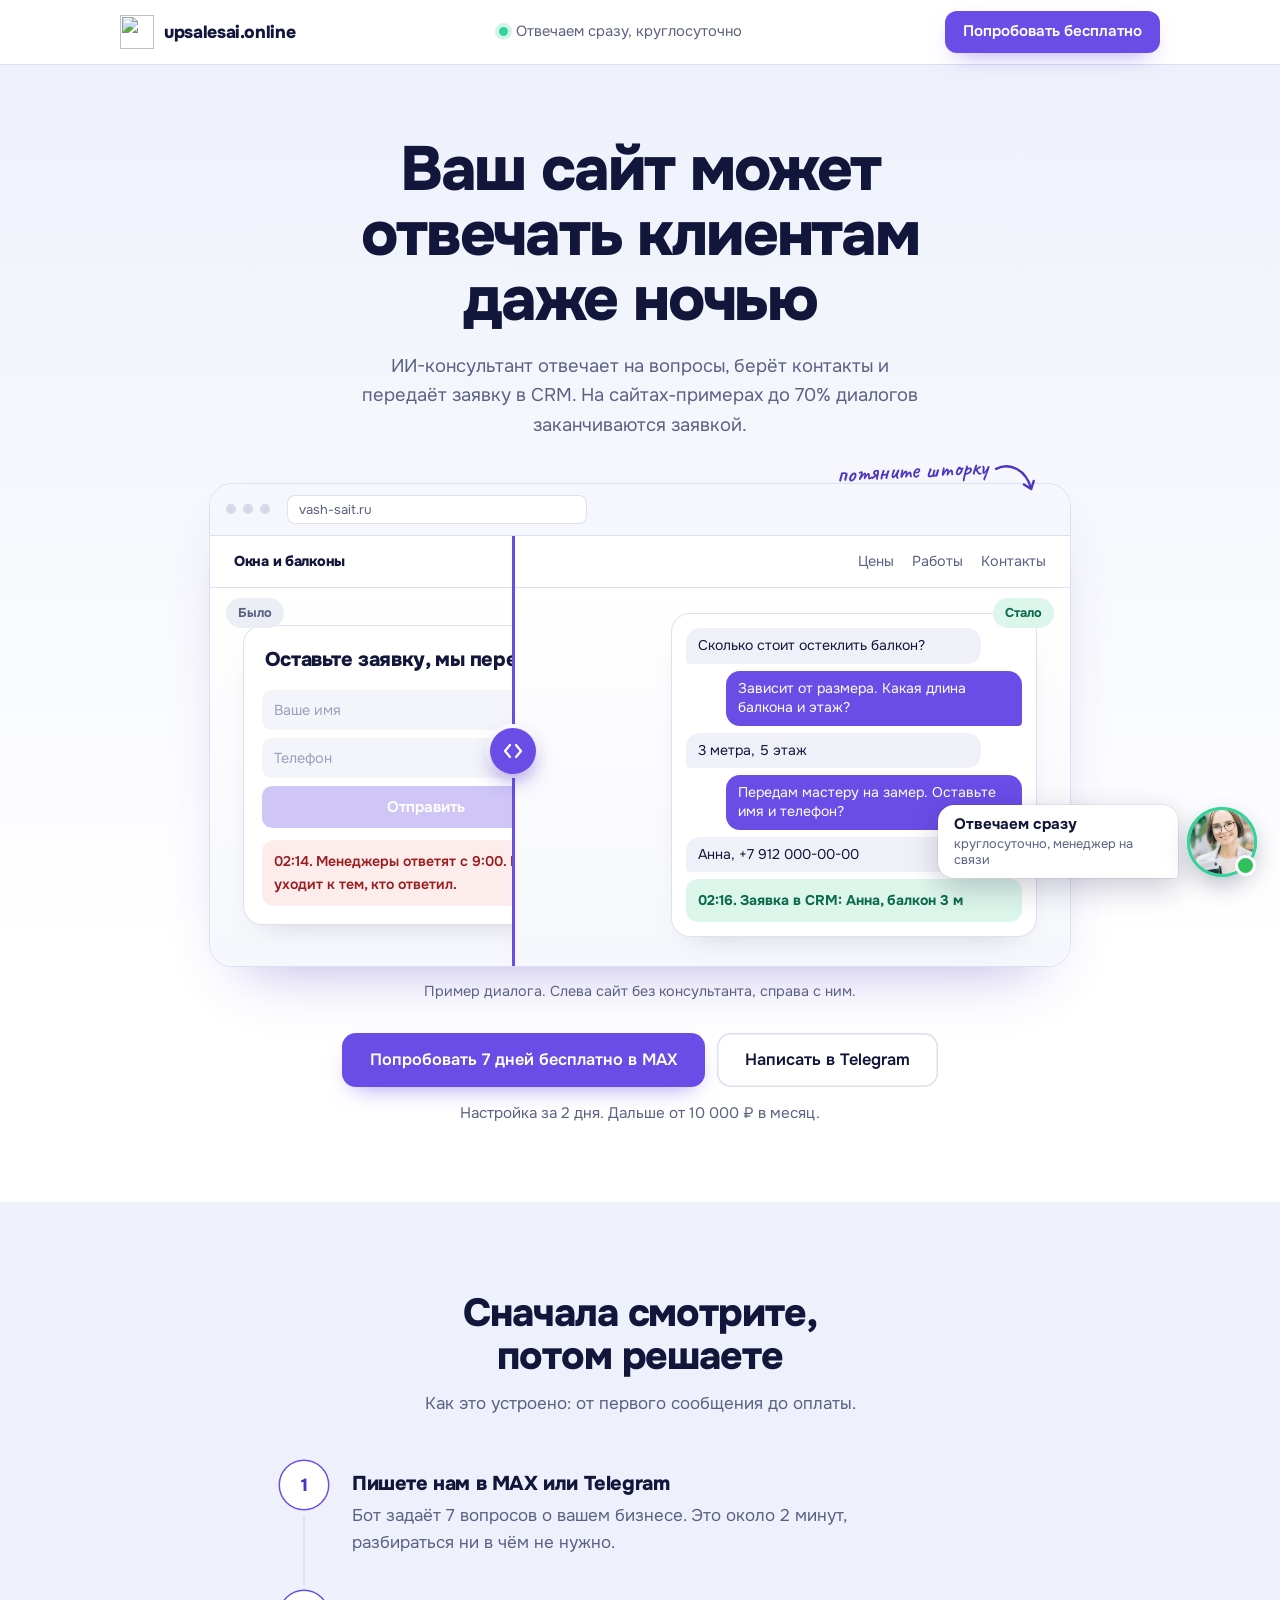
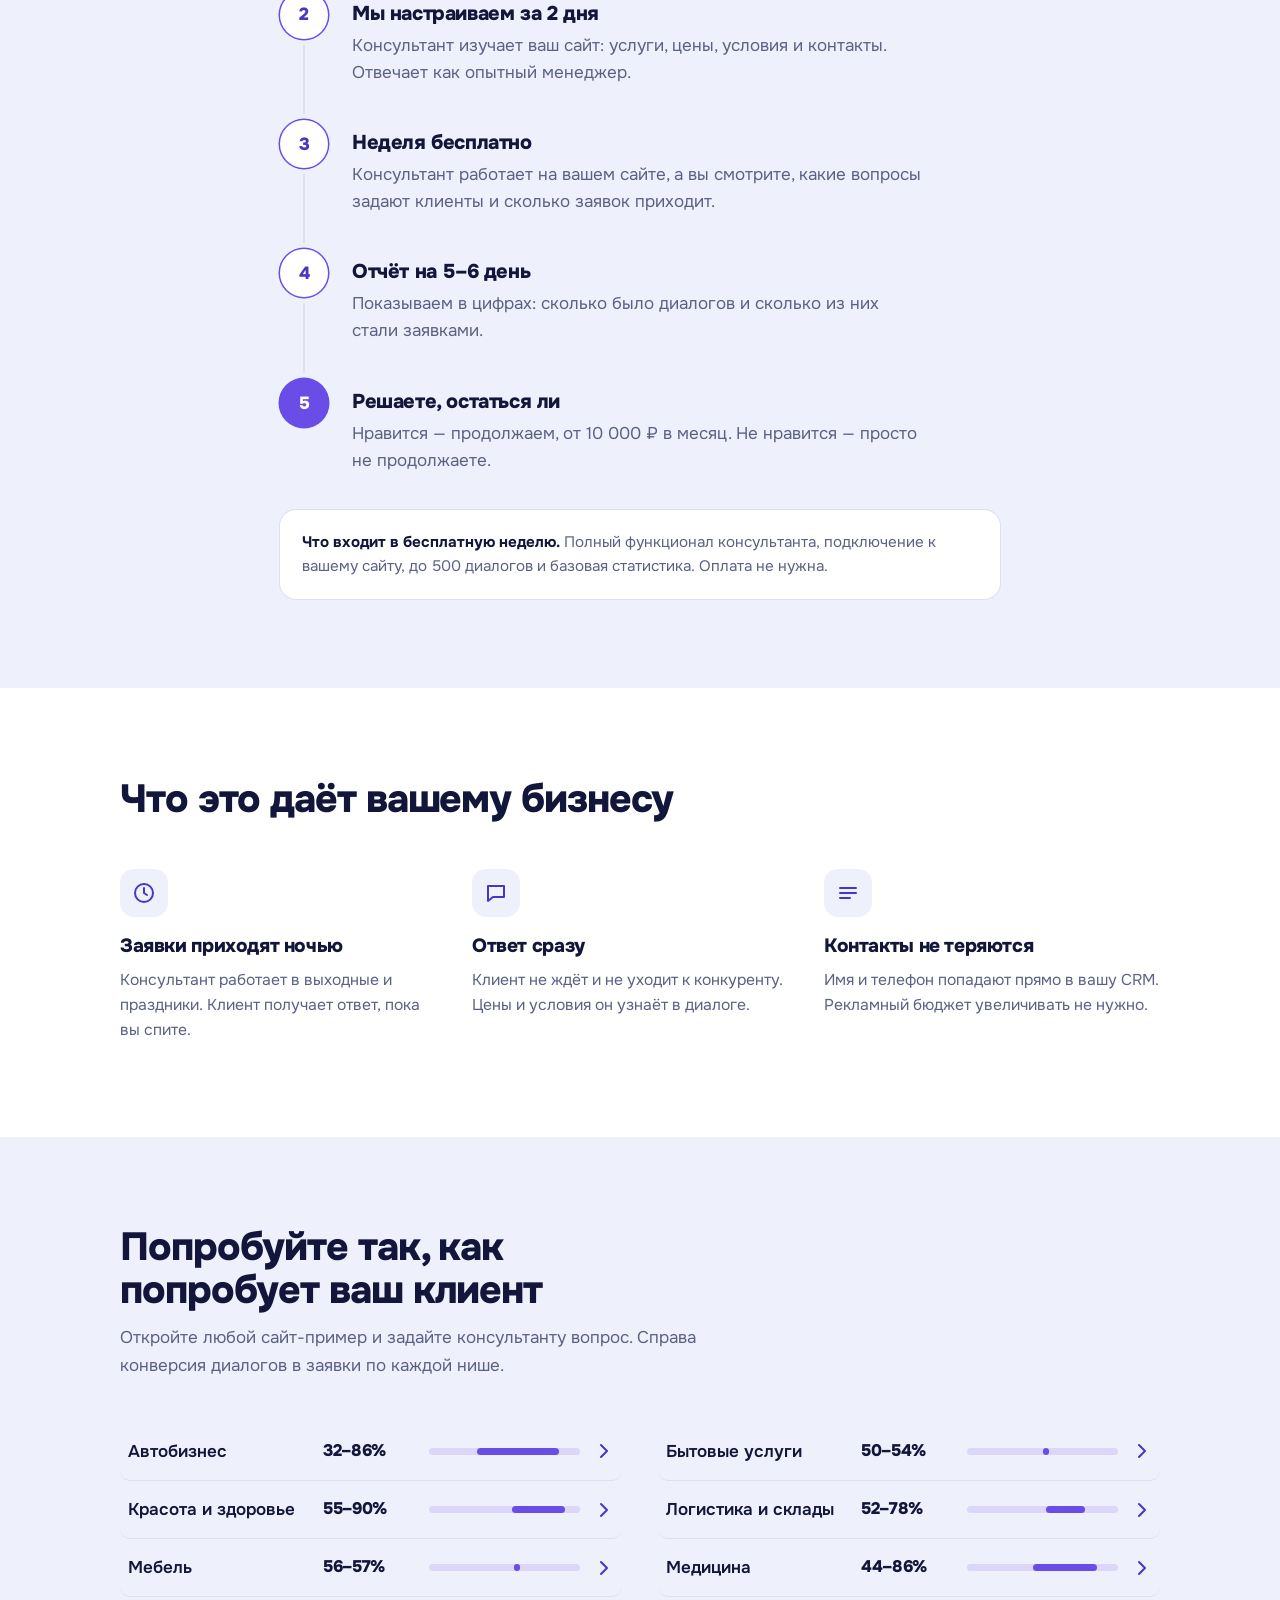
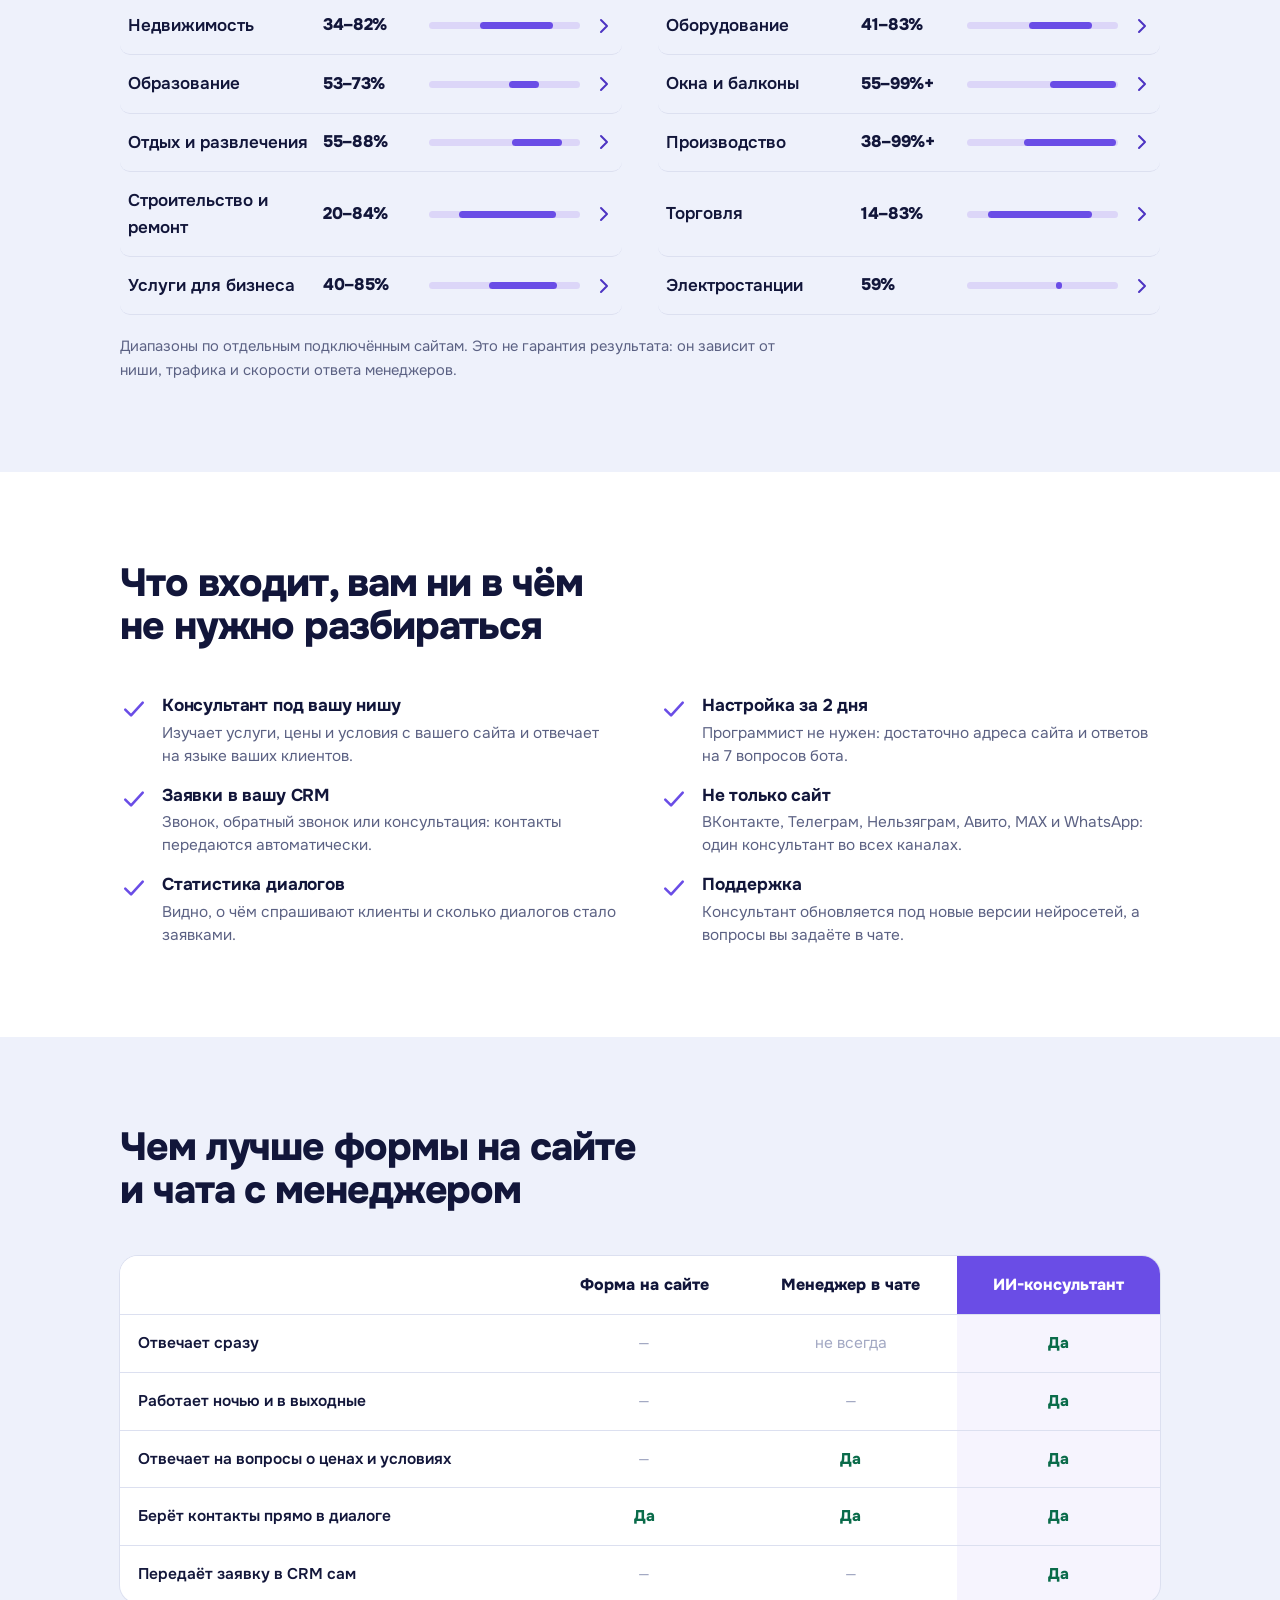
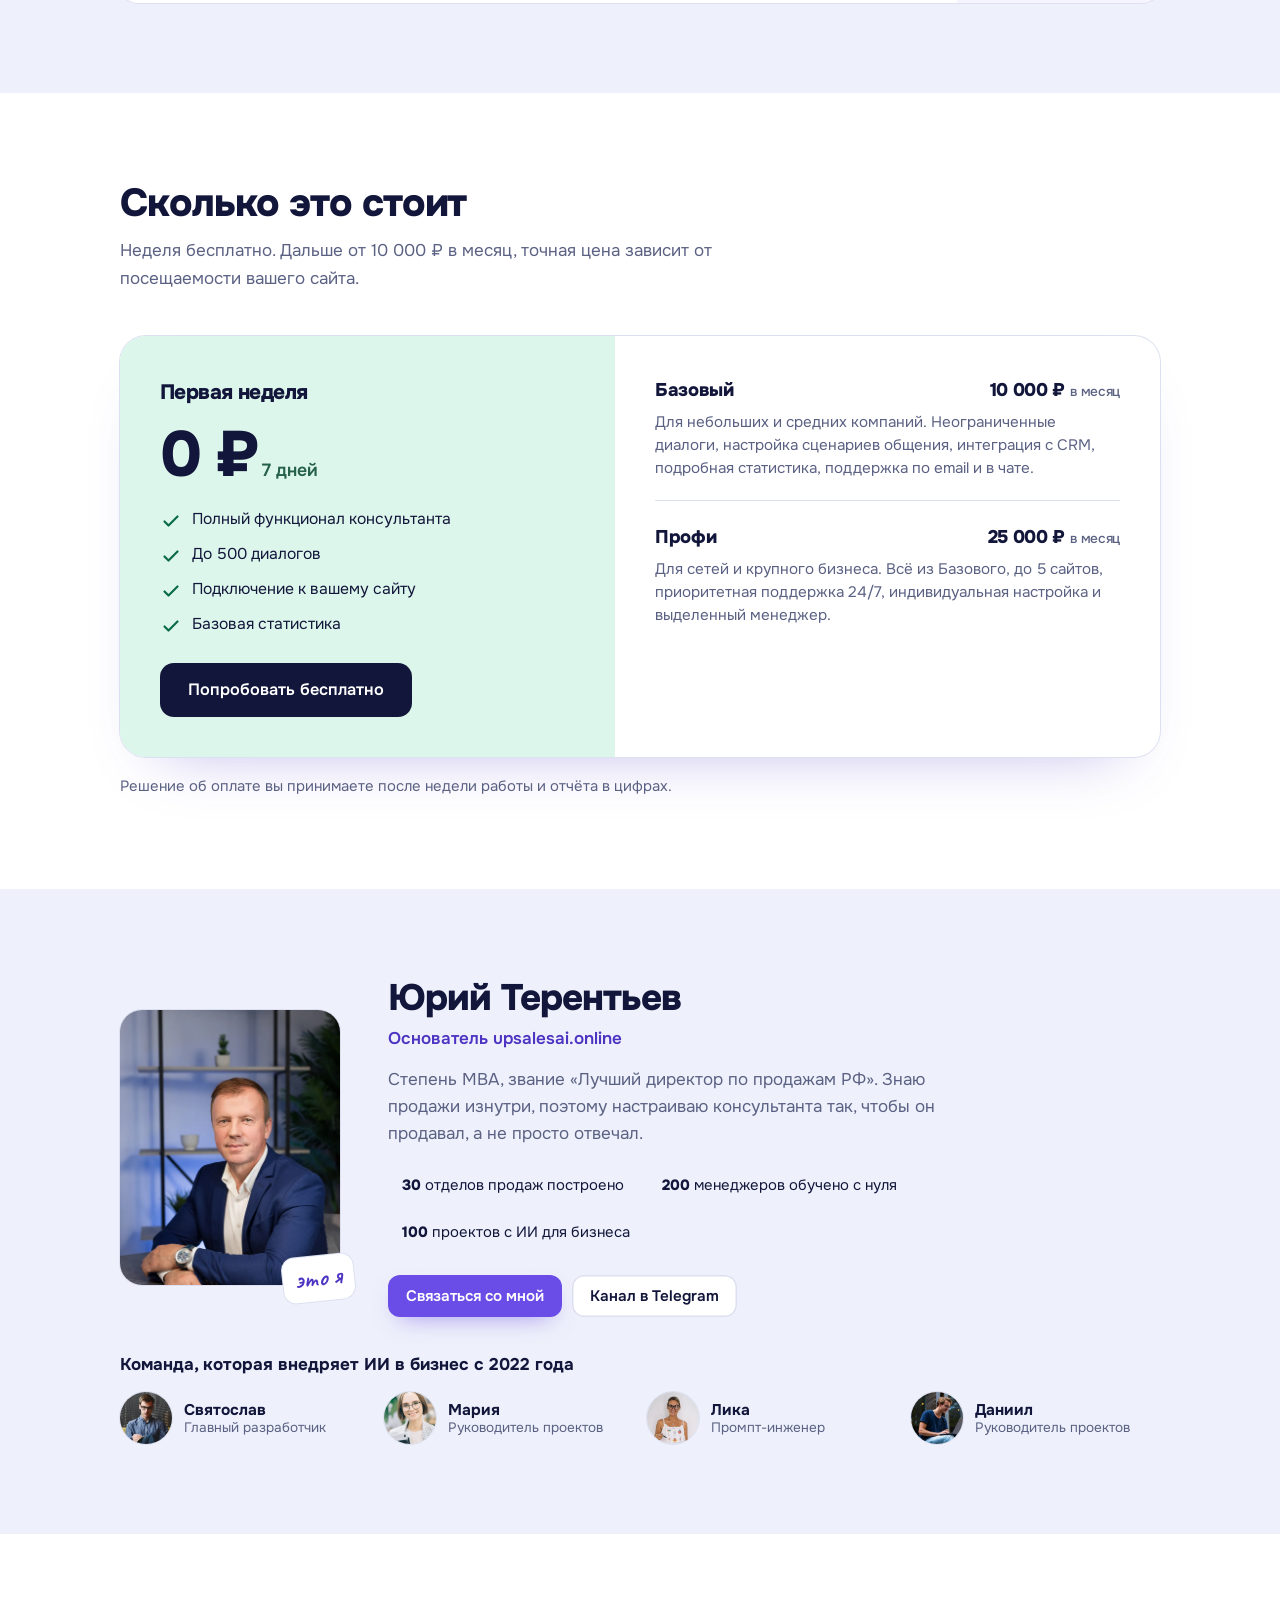
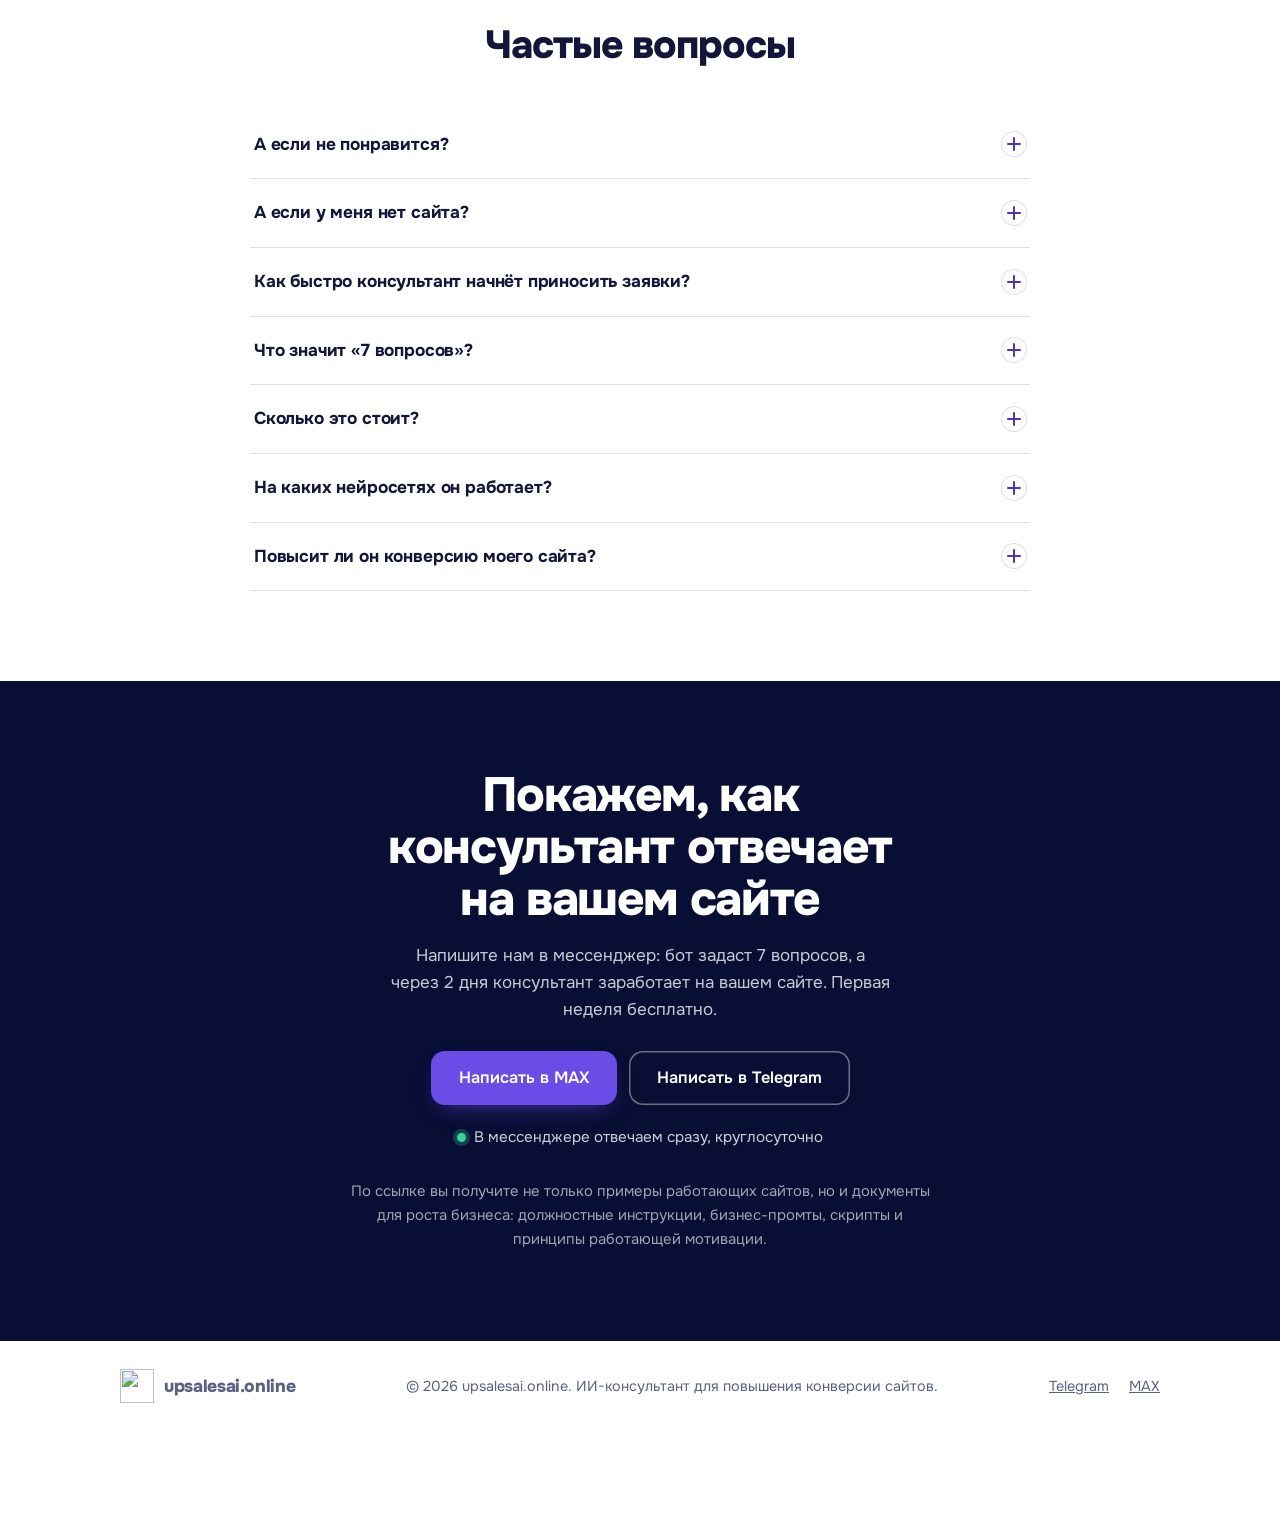
==== commit d6d11a39: "Variant 2: FAQ item for clients without a website (3 days, 4900 rub) Co-Authored-By: Claude Sonnet 5" ====
--- a/variants/pokazhu-like/index.html
+++ b/variants/pokazhu-like/index.html
@@ -554,6 +554,10 @@
           <div class="a">Первая неделя бесплатная. На 5–6 день мы показываем отчёт в цифрах, и вы решаете, продолжать ли. Если не продолжаете, платить не нужно.</div>
         </details>
         <details>
+          <summary>А если у меня нет сайта?</summary>
+          <div class="a">Мы сделаем вам сайт за 3 дня и поставим на него консультанта. Стоимость одностраничного сайта — 4 900 ₽.</div>
+        </details>
+        <details>
           <summary>Как быстро консультант начнёт приносить заявки?</summary>
           <div class="a">Настройка занимает 2 дня после изучения вашего сайта. Заявки появляются с первой минуты работы.</div>
         </details>
